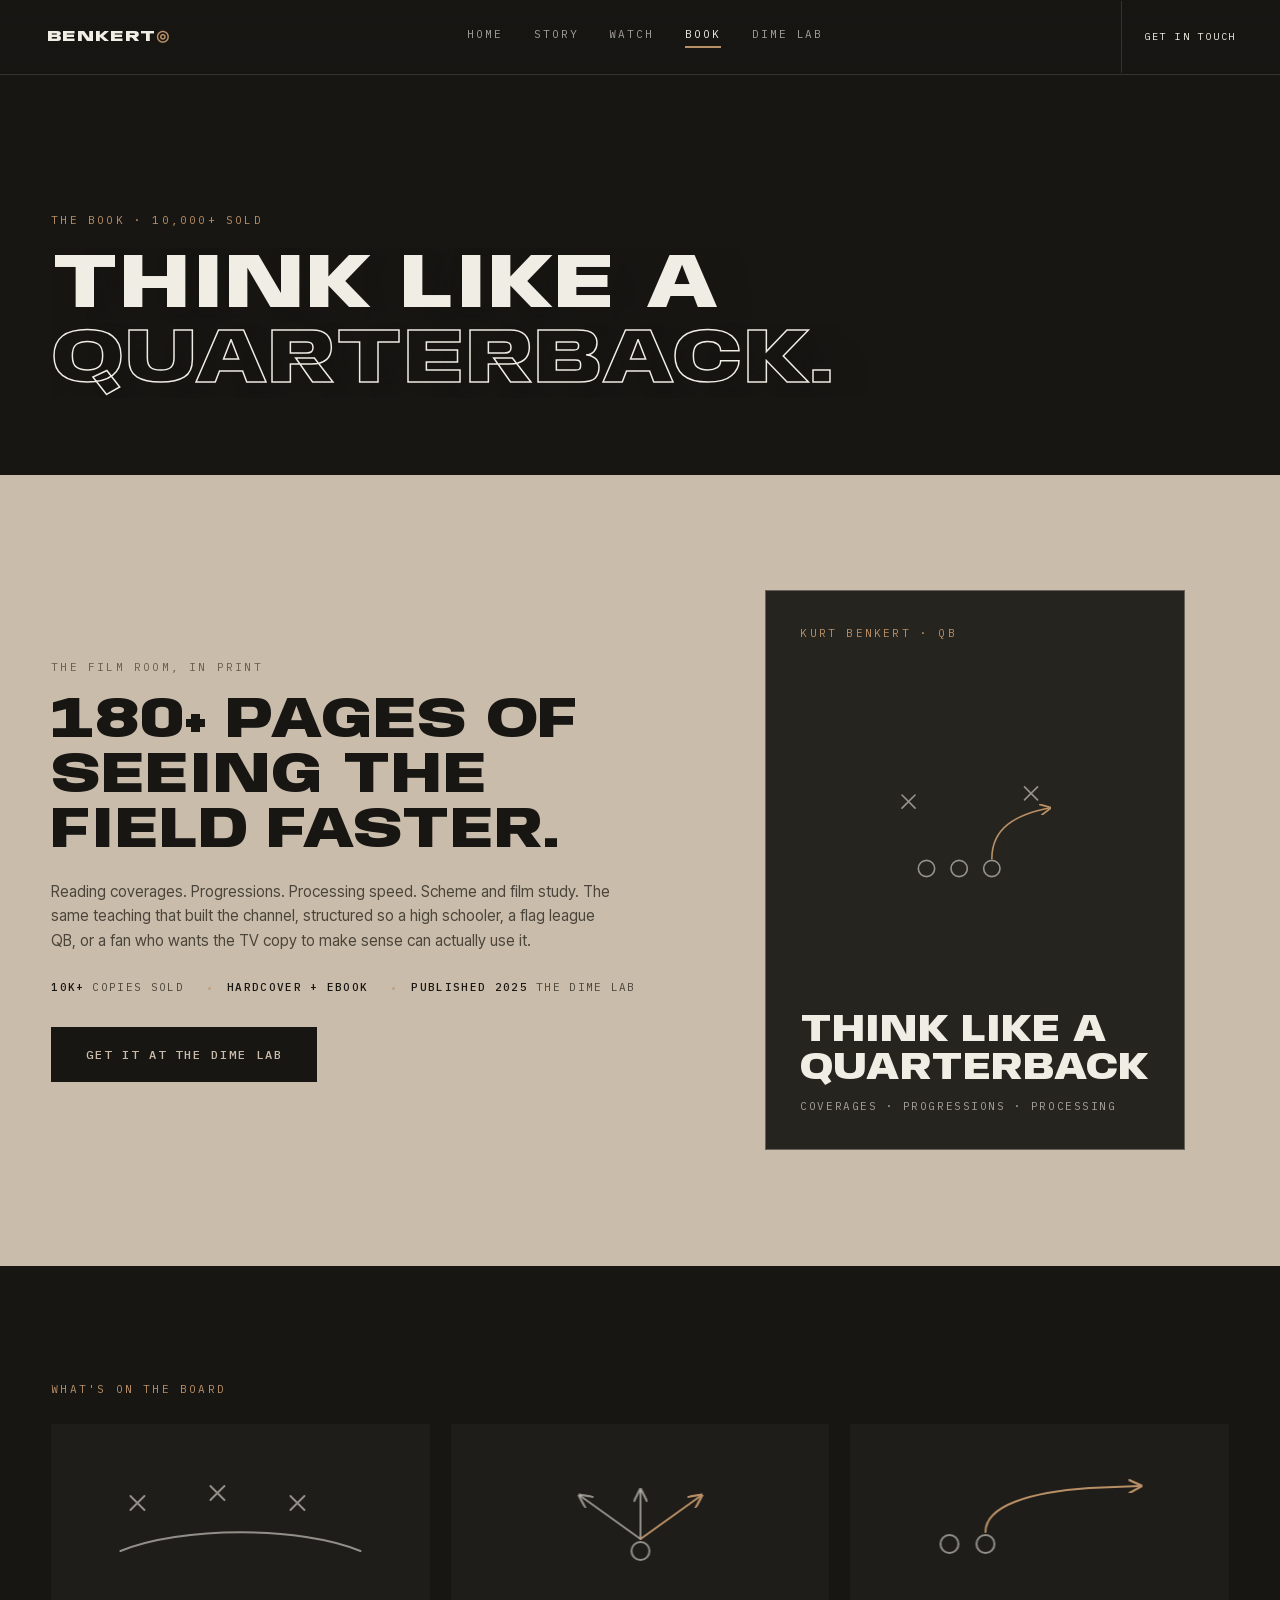
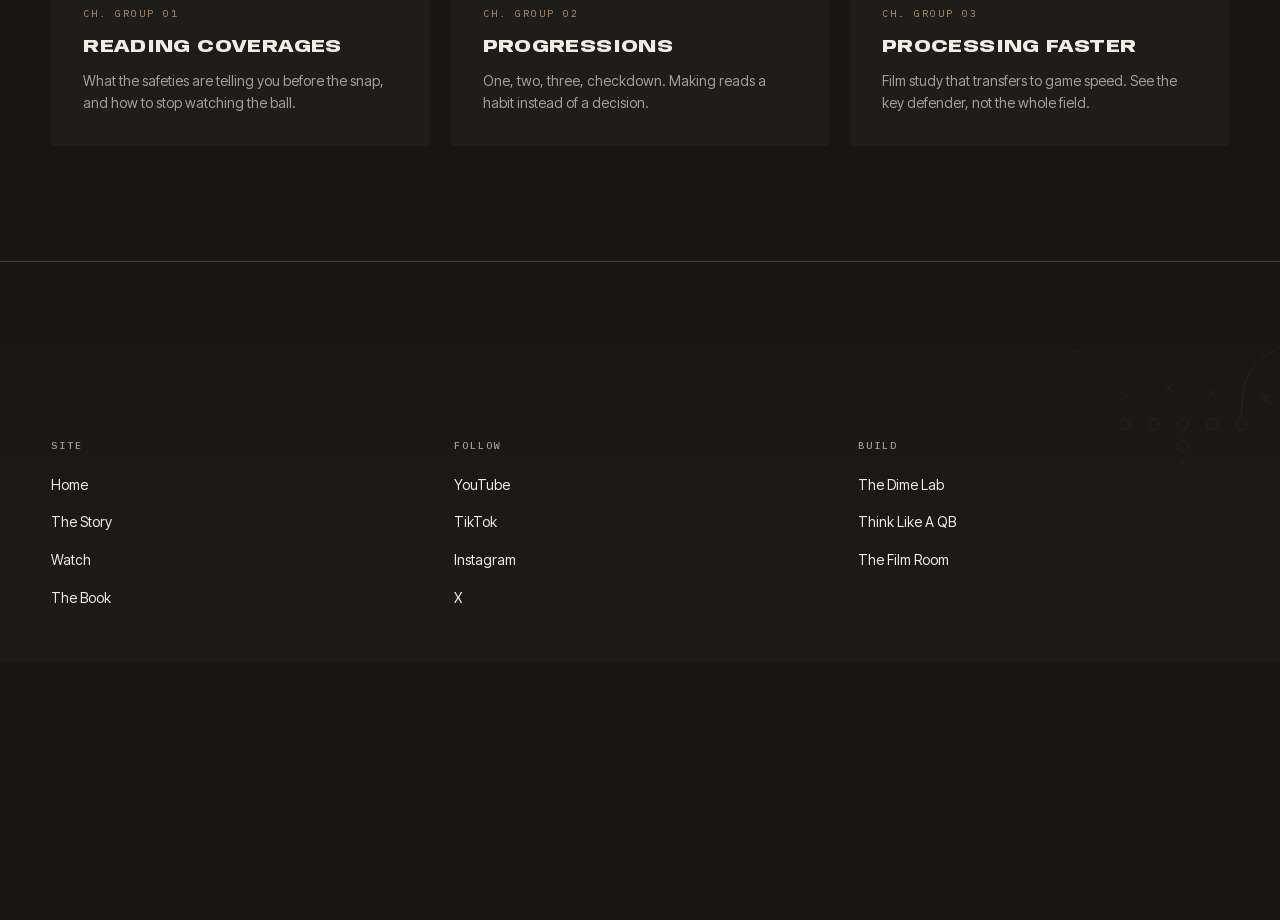
==== book.html @ 0acc965f "Initial commit: Kurt Benkert site Static site: home, story, watch, book, contact, dime-lab. Includes" ====
<!DOCTYPE html>
<html lang="en">
<head>
<meta charset="UTF-8">
<meta name="viewport" content="width=device-width, initial-scale=1.0">
<title>Think Like a Quarterback | Kurt Benkert</title>
<meta name="description" content="Kurt Benkert's book: reading coverages, progressions, and processing faster. 10,000+ copies sold. The film room, in print.">
<link rel="canonical" href="https://kurtbenkert.com/book">
<meta property="og:type" content="website">
<meta property="og:site_name" content="Kurt Benkert">
<meta property="og:title" content="Think Like a Quarterback | Kurt Benkert">
<meta property="og:description" content="Kurt Benkert's book: reading coverages, progressions, and processing faster. 10,000+ copies sold. The film room, in print.">
<meta property="og:url" content="https://kurtbenkert.com/book">
<meta property="og:image" content="https://kurtbenkert.com/img/packers-lambeau.jpg">
<meta name="twitter:card" content="summary_large_image">
<meta name="twitter:title" content="Think Like a Quarterback | Kurt Benkert">
<meta name="twitter:description" content="Kurt Benkert's book: reading coverages, progressions, and processing faster. 10,000+ copies sold. The film room, in print.">
<meta name="twitter:image" content="https://kurtbenkert.com/img/packers-lambeau.jpg">
<link rel="icon" type="image/svg+xml" href="favicon.svg">
<link rel="preload" href="fonts/Anybody-300-900.woff2" as="font" type="font/woff2" crossorigin>
<link rel="preload" href="fonts/InterTight-400-600.woff2" as="font" type="font/woff2" crossorigin>
<link rel="stylesheet" href="fonts/fonts.css">
<link rel="stylesheet" href="css/main.css">
<script type="application/ld+json">
{
  "@context": "https://schema.org",
  "@type": "Book",
  "name": "Think Like a Quarterback",
  "author": {"@type": "Person", "name": "Kurt Benkert"},
  "isbn": "9798218668242",
  "datePublished": "2025-04-19",
  "numberOfPages": "200",
  "publisher": {"@type": "Organization", "name": "The Dime Lab"},
  "url": "https://kurtbenkert.com/book",
  "description": "Reading coverages, progressions, processing faster, scheme, and film study, from five seasons inside NFL quarterback rooms."
}
</script>
</head>
<body>

<nav class="navbar">
  <div class="nav-shell">
    <a class="brand" href="index.html">BENKERT<span>&#9678;</span></a>
    <div class="links"><a href="index.html">Home</a><a href="story.html">Story</a><a href="watch.html">Watch</a><a href="book.html" class="on">Book</a><a href="dime-lab.html">Dime Lab</a></div>
    <a class="cta" href="contact.html">Get In Touch</a>
    <button class="nav-burger" type="button" aria-label="Open menu" aria-expanded="false" aria-controls="mobile-menu"><span class="bt">Menu</span><span class="bars"><span class="bl"></span><span class="bl"></span></span></button>
  </div>
</nav>
<div class="mobile-menu" id="mobile-menu" aria-hidden="true">
  <div class="mm-glow" aria-hidden="true"></div>
  <svg class="mm-plays" viewBox="0 0 600 460" fill="none" stroke="rgba(240,237,228,.9)" stroke-width="2" stroke-linecap="round" aria-hidden="true">
    <circle cx="120" cy="300" r="10"/><circle cx="168" cy="300" r="10"/><circle cx="216" cy="300" r="10"/><circle cx="264" cy="300" r="10"/><circle cx="216" cy="344" r="10"/>
    <path d="M112,236 l16,16 M128,236 l-16,16"/><path d="M204,222 l16,16 M220,222 l-16,16"/><path d="M304,244 l16,16 M320,244 l-16,16"/>
    <path d="M264,286 C264,222 276,192 318,164 L392,116" marker-end="url(#arr)"/>
    <path d="M120,286 C120,240 100,212 62,182" marker-end="url(#arr)" stroke-dasharray="1 10"/>
    <path d="M216,330 C216,282 258,262 320,254 L400,248" marker-end="url(#arr)" stroke-dasharray="1 10"/>
  </svg>
  <div class="mm-head" aria-hidden="true"></div>
  <nav class="mm-nav" aria-label="Mobile">
    <a class="mm-link" href="index.html"><span class="mm-i" style="--i:0"><i class="no">01</i><span class="tx">Home</span><span class="ar">&#8599;</span></span></a>
    <a class="mm-link" href="story.html"><span class="mm-i" style="--i:1"><i class="no">02</i><span class="tx">Story</span><span class="ar">&#8599;</span></span></a>
    <a class="mm-link" href="watch.html"><span class="mm-i" style="--i:2"><i class="no">03</i><span class="tx">Watch</span><span class="ar">&#8599;</span></span></a>
    <a class="mm-link on" href="book.html"><span class="mm-i" style="--i:3"><i class="no">04</i><span class="tx">Book</span><span class="ar">&#8599;</span></span></a>
    <a class="mm-link" href="dime-lab.html"><span class="mm-i" style="--i:4"><i class="no">05</i><span class="tx">Dime Lab</span><span class="ar">&#8599;</span></span></a>
    <a class="mm-link" href="contact.html"><span class="mm-i" style="--i:5"><i class="no">06</i><span class="tx">Contact</span><span class="ar">&#8599;</span></span></a>
  </nav>
  <div class="mm-foot">
    <a class="mm-cta" href="contact.html">Brand + Speaking Inquiries <span>&#8594;</span></a>
    <div class="mm-social"><a href="https://www.youtube.com/@KurtBenkert" target="_blank" rel="noopener">YouTube</a><a href="https://www.tiktok.com/@kurtbenkert" target="_blank" rel="noopener">TikTok</a><a href="https://www.instagram.com/kurtbenkert" target="_blank" rel="noopener">Instagram</a><a href="https://x.com/KurtBenkert" target="_blank" rel="noopener">X</a></div>
    <span class="mm-loc">Santa Rosa Beach, FL</span>
  </div>
</div>


<svg width="0" height="0" style="position:absolute;" aria-hidden="true">
  <defs>
    <marker id="arr" viewBox="0 0 10 10" refX="8" refY="5" markerWidth="7" markerHeight="7" orient="auto-start-reverse">
      <path d="M0,0 L10,5 L0,10" fill="none" stroke="rgba(240,237,228,.55)" stroke-width="1.6" stroke-linecap="round"/>
    </marker>
    <marker id="arrHi" viewBox="0 0 10 10" refX="8" refY="5" markerWidth="7" markerHeight="7" orient="auto-start-reverse">
      <path d="M0,0 L10,5 L0,10" fill="none" stroke="#B98F66" stroke-width="1.6" stroke-linecap="round"/>
    </marker>
    <g id="xo-field">
      <circle cx="180" cy="300" r="11"/><circle cx="240" cy="300" r="11"/><circle cx="300" cy="300" r="11"/><circle cx="360" cy="300" r="11"/><circle cx="420" cy="300" r="11"/>
      <circle cx="300" cy="345" r="11"/><circle cx="300" cy="390" r="11"/>
      <path d="M172,232 l18,18 M190,232 l-18,18"/>
      <path d="M262,218 l18,18 M280,218 l-18,18"/>
      <path d="M352,228 l18,18 M370,228 l-18,18"/>
      <path d="M462,240 l18,18 M480,240 l-18,18"/>
      <path d="M562,180 l18,18 M580,180 l-18,18"/>
      <path d="M420,286 C420,220 430,190 470,160 L540,110" marker-end="url(#arr)"/>
      <path d="M180,286 C180,240 160,210 120,180 L80,150" marker-end="url(#arr)" stroke-dasharray="1 10"/>
      <path d="M300,331 C300,280 340,260 400,250 L470,244" marker-end="url(#arr)" stroke-dasharray="1 10"/>
    </g>
  </defs>
</svg>

<main>
<section class="sect-pad" style="padding-top:calc(var(--nav-h) + clamp(48px,7vw,96px));padding-bottom:0;">
  <div class="wrap">
    <span class="kicker fade-in">THE BOOK &middot; 10,000+ SOLD</span>
    <h1 class="hero-h" style="font-size:clamp(31px,6vw,88px);">
      <span class="mask"><span>THINK LIKE A</span></span>
      <span class="mask"><span class="stroke">QUARTERBACK.</span></span>
    </h1>
  </div>
</section>

<section class="stone-sect sect-pad" style="margin-top:clamp(48px,6vw,80px);">
  <div class="wrap">
    <div class="grid2">
      <div>
        <span class="kicker">THE FILM ROOM, IN PRINT</span>
        <h2 class="h2">180+ PAGES OF SEEING THE FIELD FASTER.</h2>
        <p class="lede">Reading coverages. Progressions. Processing speed. Scheme and film study. The same teaching that built the channel, structured so a high schooler, a flag league QB, or a fan who wants the TV copy to make sense can actually use it.</p>
        <div class="chip-row" style="margin:26px 0 30px;">
          <span class="chip"><b><span data-count="10">0</span>K+</b> COPIES SOLD</span>
          <span class="chip"><b>HARDCOVER + EBOOK</b></span>
          <span class="chip"><b>PUBLISHED 2025</b> THE DIME LAB</span>
        </div>
        <div class="btn-pair">
          <a class="btn solid" href="https://thedimelab.com" target="_blank" rel="noopener" data-magnet>Get It At The Dime Lab</a>
        </div>
      </div>
      <div class="bookcover">
        <div class="cover">
          <span class="au">KURT BENKERT &middot; QB</span>
          <svg viewBox="0 0 300 200" fill="none" stroke="rgba(240,237,228,.55)" stroke-width="2" stroke-linecap="round" aria-hidden="true">
            <circle cx="90" cy="150" r="10"/><circle cx="130" cy="150" r="10"/><circle cx="170" cy="150" r="10"/>
            <path d="M60,60 l16,16 M76,60 l-16,16"/><path d="M210,50 l16,16 M226,50 l-16,16"/>
            <path d="M170,138 C170,100 200,84 240,76" marker-end="url(#arrHi)" stroke="#B98F66"/>
          </svg>
          <div>
            <div class="tt">THINK LIKE A QUARTERBACK</div>
            <span class="mono" style="color:var(--chalk-dim);display:block;margin-top:10px;">COVERAGES &middot; PROGRESSIONS &middot; PROCESSING</span>
          </div>
        </div>
      </div>
    </div>
  </div>
</section>

<section class="sect-pad">
  <div class="wrap">
    <span class="kicker">WHAT'S ON THE BOARD</span>
    <div class="playcards" style="margin-top:26px;">
      <div class="playcard">
        <svg viewBox="0 0 300 120" fill="none" stroke="rgba(240,237,228,.55)" stroke-width="2" stroke-linecap="round" aria-hidden="true">
          <path d="M40,40 l14,14 M54,40 l-14,14"/><path d="M120,30 l14,14 M134,30 l-14,14"/><path d="M200,40 l14,14 M214,40 l-14,14"/>
          <path class="pc-rt" pathLength="1" d="M30,95 C90,70 210,70 270,95" stroke-dasharray="1 0"/>
        </svg>
        <span class="no">CH. GROUP 01</span>
        <div class="t">Reading Coverages</div>
        <div class="d">What the safeties are telling you before the snap, and how to stop watching the ball.</div>
      </div>
      <div class="playcard">
        <svg viewBox="0 0 300 120" fill="none" stroke="rgba(240,237,228,.55)" stroke-width="2" stroke-linecap="round" aria-hidden="true">
          <circle class="pc-o" cx="150" cy="95" r="9"/>
          <path class="pc-rt" pathLength="1" d="M150,83 L90,40" marker-end="url(#arr)"/>
          <path class="pc-rt" pathLength="1" style="animation-delay:.2s" d="M150,83 L150,35" marker-end="url(#arr)"/>
          <path class="pc-rt" pathLength="1" style="animation-delay:.4s" d="M150,83 L210,40" marker-end="url(#arrHi)" stroke="#B98F66"/>
        </svg>
        <span class="no">CH. GROUP 02</span>
        <div class="t">Progressions</div>
        <div class="d">One, two, three, checkdown. Making reads a habit instead of a decision.</div>
      </div>
      <div class="playcard">
        <svg viewBox="0 0 300 120" fill="none" stroke="rgba(240,237,228,.55)" stroke-width="2" stroke-linecap="round" aria-hidden="true">
          <circle class="pc-o" cx="60" cy="88" r="9"/><circle class="pc-o" style="animation-delay:.1s" cx="96" cy="88" r="9"/>
          <path class="pc-rt" pathLength="1" d="M96,76 C96,50 140,36 200,32 L250,30" marker-end="url(#arrHi)" stroke="#B98F66"/>
        </svg>
        <span class="no">CH. GROUP 03</span>
        <div class="t">Processing Faster</div>
        <div class="d">Film study that transfers to game speed. See the key defender, not the whole field.</div>
      </div>
    </div>
  </div>
</section>
</main>

<footer class="foot foot--slim">
  <svg class="bgplays" viewBox="0 0 1200 500" preserveAspectRatio="xMidYMid slice" fill="none" stroke="#F0EDE4" stroke-width="2" stroke-linecap="round" aria-hidden="true"><g transform="translate(600,40) scale(1.2)"><use href="#xo-field"/></g></svg>
  <div class="wrap">
    <div class="foot-grid">
      <div><h4>Site</h4><ul>
        <li><a href="index.html">Home</a></li><li><a href="story.html">The Story</a></li>
        <li><a href="watch.html">Watch</a></li><li><a href="book.html">The Book</a></li>
      </ul></div>
      <div><h4>Follow</h4><ul><li><a href="https://www.youtube.com/@KurtBenkert" target="_blank" rel="noopener">YouTube</a></li><li><a href="https://www.tiktok.com/@kurtbenkert" target="_blank" rel="noopener">TikTok</a></li><li><a href="https://www.instagram.com/kurtbenkert" target="_blank" rel="noopener">Instagram</a></li><li><a href="https://x.com/KurtBenkert" target="_blank" rel="noopener">X</a></li></ul></div>
      <div><h4>Build</h4><ul>
        <li><a href="dime-lab.html">The Dime Lab</a></li>
        <li><a href="book.html">Think Like A QB</a></li>
        <li><a href="watch.html">The Film Room</a></li>
      </ul></div>
    </div>
  </div>
  </footer>
<div class="foot-mark-space" aria-hidden="true"></div>
<div class="foot-mark">
<div class="yardline" style="border-bottom:none;" aria-hidden="true"><div class="marks"><span>10</span><span>20</span><span>30</span><span>40</span><span>50</span><span>40</span><span>30</span><span>20</span><span>10</span></div></div>
  <div class="wordmark">BENKERT<span>&#9678;</span></div>
  <div class="wrap">
    <div class="foot-bottom">
      <span class="mono">&copy; 2026 KURT BENKERT &middot; ALL RIGHTS RESERVED</span>
      <span class="mono">SITE BY <a href="https://ryderschilling.com">RYDER SCHILLING</a></span>
    </div>
  </div>
</div>
<script src="js/gsap.min.js"></script>
<script src="js/ScrollTrigger.min.js"></script>
<script src="js/lenis.min.js"></script>
<script src="js/main.js"></script>
</body>
</html>
---- fonts/fonts.css ----
@font-face {
  font-family: 'Anybody';
  font-style: normal;
  font-weight: 300 900;
  font-stretch: 50% 150%;
  font-display: swap;
  src: url(../fonts/Anybody-300-900.woff2) format('woff2');
  unicode-range: U+0000-00FF, U+0131, U+0152-0153, U+02BB-02BC, U+02C6, U+02DA, U+02DC, U+0304, U+0308, U+0329, U+2000-206F, U+20AC, U+2122, U+2191, U+2193, U+2212, U+2215, U+FEFF, U+FFFD;
}
@font-face {
  font-family: 'IBM Plex Mono';
  font-style: normal;
  font-weight: 400;
  font-display: swap;
  src: url(../fonts/IBMPlexMono-400.woff2) format('woff2');
  unicode-range: U+0000-00FF, U+0131, U+0152-0153, U+02BB-02BC, U+02C6, U+02DA, U+02DC, U+0304, U+0308, U+0329, U+2000-206F, U+20AC, U+2122, U+2191, U+2193, U+2212, U+2215, U+FEFF, U+FFFD;
}
@font-face {
  font-family: 'IBM Plex Mono';
  font-style: normal;
  font-weight: 500;
  font-display: swap;
  src: url(../fonts/IBMPlexMono-500.woff2) format('woff2');
  unicode-range: U+0000-00FF, U+0131, U+0152-0153, U+02BB-02BC, U+02C6, U+02DA, U+02DC, U+0304, U+0308, U+0329, U+2000-206F, U+20AC, U+2122, U+2191, U+2193, U+2212, U+2215, U+FEFF, U+FFFD;
}
@font-face {
  font-family: 'Inter Tight';
  font-style: normal;
  font-weight: 400 600;
  font-display: swap;
  src: url(../fonts/InterTight-400-600.woff2) format('woff2');
  unicode-range: U+0000-00FF, U+0131, U+0152-0153, U+02BB-02BC, U+02C6, U+02DA, U+02DC, U+0304, U+0308, U+0329, U+2000-206F, U+20AC, U+2122, U+2191, U+2193, U+2212, U+2215, U+FEFF, U+FFFD;
}
---- css/main.css ----
/* ============================================================
   kurtbenkert.com · design system
   palette sampled from the Chicago shoot · chalk + stone + leather
   built by Ryder Schilling
   ============================================================ */

:root{
  --ink-0:#171613;
  --ink-1:#1E1D19;
  --ink-2:#26241F;
  --board:#20211C;
  --stone:#C9BCAB;
  --stone-deep:#A99C89;
  --leather:#9C7454;
  --leather-hi:#B98F66;
  --chalk:#F0EDE4;
  --chalk-dim:#A3A099;
  --line:rgba(240,237,228,.14);
  --line-strong:rgba(240,237,228,.3);
  --chalkline:rgba(240,237,228,.55);
  --mono:'IBM Plex Mono',monospace;
  --body:'Inter Tight',sans-serif;
  --disp:'Anybody',sans-serif;
  --ease:cubic-bezier(.16,1,.3,1);
  --nav-bar:74px;
  --nav-bar-sm:60px;
  --nav-gap:clamp(14px,1.9vw,26px);
  --nav-h:calc(var(--nav-bar) + (var(--nav-gap) * 2));
}

*{margin:0;padding:0;box-sizing:border-box;}
html{scroll-behavior:smooth;overflow-x:clip;}
html.lenis{scroll-behavior:auto;}
body{background:var(--ink-0);color:var(--chalk);font-family:var(--body);font-size:16px;line-height:1.6;-webkit-font-smoothing:antialiased;overflow-x:clip;}
img{display:block;max-width:100%;height:auto;}
a{color:inherit;text-decoration:none;}
::selection{background:var(--leather);color:var(--ink-0);}

.wrap{max-width:1280px;margin:0 auto;padding:0 clamp(20px,4vw,56px);}
.mono{font-family:var(--mono);font-size:11px;letter-spacing:.14em;text-transform:uppercase;}
.display{font-family:var(--disp);font-variation-settings:'wdth' 125;font-weight:850;text-transform:uppercase;line-height:.95;}

/* ---------- reveals (IO adds .in) ---------- */
[data-rv]{opacity:0;transform:translateY(28px);transition:opacity .9s var(--ease),transform .9s var(--ease);}
[data-rv].in{opacity:1;transform:none;}
@media (prefers-reduced-motion: reduce){
  [data-rv]{opacity:1;transform:none;transition:none;}
  *{animation-duration:.001s !important;animation-delay:0s !important;}
}

/* ---------- chips: plain text, no box. borders live on buttons only. ---------- */
.chip{display:inline-flex;align-items:center;gap:8px;border:0;padding:0;font-family:var(--mono);font-size:11px;letter-spacing:.12em;text-transform:uppercase;color:var(--chalk-dim);background:none;}
.chip b{color:var(--chalk);font-weight:500;}
.chip .dot{width:6px;height:6px;background:var(--leather-hi);}
.chip.live .dot{animation:blink 1.4s steps(1) infinite;}
@keyframes blink{50%{opacity:.15;}}
/* separator so a run of chips still reads as separate facts. It hangs off the
   END of the preceding chip, never the start of the next one, so a wrap does
   not orphan a dot at the head of line 2. */
.chip-row{display:flex;align-items:center;flex-wrap:wrap;gap:10px 0;}
.chip-row .chip:not(:last-child)::after{content:"";width:3px;height:3px;border-radius:50%;background:var(--leather-hi);opacity:.6;margin:0 16px;flex:none;}
/* link rows (socials) get no auto separator: the ::after would sit inside the
   anchor and pick up its underline. */
.chip-row.links .chip::after{display:none;}
.chip-row.links{gap:10px 26px;}
a.chip{color:var(--chalk);border-bottom:1px solid var(--line-strong);padding-bottom:3px;transition:color .2s,border-color .2s;}
a.chip:hover{color:var(--leather-hi);border-color:var(--leather-hi);}
@media (max-width:640px){
  /* stacked reads cleaner than a wrapped run at phone width */
  .chip-row{flex-direction:column;align-items:flex-start;gap:9px;}
  .chip-row .chip:not(:last-child)::after{display:none;}
  .chip-row.links{flex-direction:row;flex-wrap:wrap;}
}

/* ---------- buttons ---------- */
.btn{position:relative;display:inline-block;border:1px solid var(--chalk);padding:17px 34px;font-family:var(--mono);font-size:12px;letter-spacing:.16em;text-transform:uppercase;color:var(--chalk);background:transparent;cursor:pointer;overflow:hidden;transition:color .25s var(--ease),border-color .25s var(--ease);}
.btn::before{content:"";position:absolute;inset:0;background:var(--chalk);transform:scaleX(0);transform-origin:left;transition:transform .3s var(--ease);z-index:-1;}
.btn:hover{color:var(--ink-0);}
.btn:hover::before{transform:scaleX(1);}
.btn{z-index:0;}
.btn.solid{background:var(--chalk);border-color:var(--chalk);color:var(--ink-0);font-weight:500;}
.btn.solid::before{background:var(--leather-hi);}
.btn.solid:hover{border-color:var(--leather-hi);color:var(--ink-0);}
.btn.ghost{border-color:var(--line-strong);color:var(--chalk-dim);}
.btn.ghost:hover{border-color:var(--chalk);color:var(--ink-0);}
.btn-pair{display:inline-flex;flex-wrap:wrap;}
.btn-pair .btn + .btn{margin-left:-1px;}
.textlink{font-family:var(--mono);font-size:12px;letter-spacing:.16em;text-transform:uppercase;color:var(--leather-hi);border-bottom:1px solid var(--leather);padding-bottom:4px;transition:color .2s,border-color .2s;}
.textlink:hover{color:var(--chalk);border-color:var(--chalk);}

/* ---------- nav: floating bar ---------- */
.navbar{position:fixed;top:0;left:0;right:0;z-index:60;padding:0;pointer-events:none;border-bottom:1px solid var(--line);background:linear-gradient(180deg,rgba(23,22,19,.66),rgba(23,22,19,0));transition:transform .66s cubic-bezier(.16,1,.3,1),opacity .34s var(--ease),padding .55s var(--ease),background .45s var(--ease),border-color .45s var(--ease);}
.navbar.hidden{transform:translateY(calc(-100% - 14px));opacity:0;transition:transform .52s cubic-bezier(.5,0,.75,.2),opacity .3s var(--ease) .06s,padding .55s var(--ease),background .45s var(--ease),border-color .45s var(--ease);}
.nav-shell{pointer-events:auto;position:relative;display:flex;align-items:center;justify-content:space-between;gap:10px;height:var(--nav-bar);max-width:1240px;margin:0 auto;padding-left:clamp(16px,2vw,26px);border:1px solid transparent;background:transparent;box-shadow:none;transition:background .45s var(--ease),border-color .45s var(--ease),box-shadow .45s var(--ease),max-width .55s var(--ease),height .55s var(--ease);}
@supports (backdrop-filter:blur(2px)){ .navbar.scrolled .nav-shell{backdrop-filter:blur(20px) saturate(1.02) brightness(.82);} }
.navbar.scrolled{padding:var(--nav-gap) clamp(12px,3vw,34px);background:transparent;border-bottom-color:transparent;}
.navbar.scrolled .nav-shell{height:var(--nav-bar-sm);background:rgba(18,17,15,.93);border-color:var(--line-strong);box-shadow:0 18px 46px rgba(0,0,0,.5);max-width:1120px;}
body.menu-open .navbar{background:transparent;border-bottom-color:transparent;}
body.menu-open .navbar .nav-shell{background:transparent;border-color:transparent;box-shadow:none;backdrop-filter:none;}
body.menu-open .nav-burger{border-left-color:transparent;}
body.menu-open .navbar{transform:none;}

.navbar .brand{font-family:var(--disp);font-variation-settings:'wdth' 140;font-weight:850;font-size:15px;letter-spacing:.06em;text-transform:uppercase;white-space:nowrap;}
.navbar .brand span{color:var(--leather-hi);display:inline-block;transition:transform .5s var(--ease);}
.navbar .brand:hover span{transform:rotate(180deg);}
.navbar .links{display:flex;align-items:center;gap:clamp(20px,2.4vw,34px);}
.navbar .links a{font-family:var(--mono);font-size:11px;letter-spacing:.18em;text-transform:uppercase;color:var(--chalk-dim);position:relative;padding-bottom:5px;transition:color .2s;}
.navbar .links a::after{content:"";position:absolute;left:0;bottom:0;width:100%;height:2px;background:var(--leather-hi);transform:scaleX(0);transform-origin:right;transition:transform .35s var(--ease);}
.navbar .links a:hover{color:var(--chalk);}
.navbar .links a:hover::after{transform:scaleX(1);transform-origin:left;}
.navbar .links a.on{color:var(--chalk);}
.navbar .links a.on::after{transform:scaleX(1);}
.navbar .cta{align-self:stretch;display:flex;align-items:center;position:relative;overflow:hidden;z-index:0;border-left:1px solid var(--line);padding:0 clamp(16px,1.8vw,26px);font-family:var(--mono);font-size:10px;letter-spacing:.16em;text-transform:uppercase;color:var(--chalk);white-space:nowrap;transition:color .28s var(--ease);}
.navbar .cta::before{content:"";position:absolute;inset:0;background:var(--chalk);transform:scaleY(0);transform-origin:bottom;transition:transform .34s var(--ease);z-index:-1;}
.navbar .cta:hover{color:var(--ink-0);}
.navbar .cta:hover::before{transform:scaleY(1);}

/* burger */
.nav-burger{display:none;align-items:center;gap:10px;align-self:stretch;background:none;border:0;border-left:1px solid var(--line);padding:0 18px;cursor:pointer;color:var(--chalk);-webkit-tap-highlight-color:transparent;}
.nav-burger .bl{display:block;width:22px;height:1.5px;background:var(--chalk);transition:transform .45s var(--ease),width .45s var(--ease),opacity .3s;}
.nav-burger .bars{display:flex;flex-direction:column;gap:6px;align-items:flex-end;}
.nav-burger .bl:nth-child(2){width:14px;}
.nav-burger:hover .bl:nth-child(2){width:22px;}
.nav-burger .bt{font-family:var(--mono);font-size:10px;letter-spacing:.16em;text-transform:uppercase;color:var(--chalk-dim);}
body.menu-open .nav-burger .bl{width:22px;}
body.menu-open .nav-burger .bl:nth-child(1){transform:translateY(3.75px) rotate(45deg);}
body.menu-open .nav-burger .bl:nth-child(2){transform:translateY(-3.75px) rotate(-45deg);}

/* ---------- full-screen menu ---------- */
.mobile-menu{position:fixed;inset:0;z-index:55;background:var(--ink-0);display:flex;flex-direction:column;justify-content:space-between;overflow:hidden;-webkit-clip-path:inset(0 0 100% 0);clip-path:inset(0 0 100% 0);visibility:hidden;pointer-events:none;transition:clip-path .8s var(--ease),-webkit-clip-path .8s var(--ease),visibility 0s .8s;}
body.menu-open .mobile-menu{-webkit-clip-path:inset(0 0 0 0);clip-path:inset(0 0 0 0);visibility:visible;pointer-events:auto;transition:clip-path .8s var(--ease),-webkit-clip-path .8s var(--ease),visibility 0s;}
.mobile-menu .mm-plays{position:absolute;right:-22%;top:2%;width:106%;height:auto;opacity:0;pointer-events:none;transition:opacity .9s var(--ease) .25s;}
body.menu-open .mobile-menu .mm-plays{opacity:.09;}
.mobile-menu .mm-glow{position:absolute;left:-30%;bottom:-30%;width:90vw;height:90vw;background:radial-gradient(circle,rgba(185,143,102,.16),transparent 66%);pointer-events:none;}
.mm-head{height:calc(var(--nav-bar) + (var(--nav-gap) * 2));flex:none;}
.mm-nav{position:relative;z-index:2;padding:0 clamp(24px,7vw,40px);}
.mm-link{display:block;border-top:1px solid var(--line);overflow:hidden;}
.mm-link:last-of-type{border-bottom:1px solid var(--line);}
.mm-i{display:flex;align-items:center;gap:16px;padding:clamp(13px,2.6vw,18px) 0;transform:translateY(105%);opacity:0;transition:transform .8s var(--ease),opacity .6s var(--ease),color .25s;transition-delay:calc(.1s + (var(--i,0) * .055s));}
body.menu-open .mm-i{transform:none;opacity:1;}
.mm-i .no{font-family:var(--mono);font-style:normal;font-size:10px;letter-spacing:.18em;color:var(--leather-hi);width:22px;flex:none;}
.mm-i .tx{font-family:var(--disp);font-variation-settings:'wdth' 122;font-weight:850;text-transform:uppercase;font-size:clamp(30px,10vw,52px);line-height:.94;letter-spacing:.01em;transition:transform .45s var(--ease);}
.mm-i .ar{margin-left:auto;font-family:var(--mono);font-size:14px;color:var(--leather-hi);opacity:0;transform:translateX(-10px);transition:opacity .35s var(--ease),transform .35s var(--ease);}
.mm-link.on .tx{color:var(--leather-hi);}
.mm-link.on .ar,.mm-link:active .ar{opacity:1;transform:none;}
@media (hover:hover){ .mm-link:hover .tx{transform:translateX(10px);} .mm-link:hover .ar{opacity:1;transform:none;} }
.mm-foot{position:relative;z-index:2;padding:0 clamp(24px,7vw,40px) clamp(28px,7vw,44px);opacity:0;transform:translateY(18px);transition:opacity .7s var(--ease) .42s,transform .7s var(--ease) .42s;}
body.menu-open .mm-foot{opacity:1;transform:none;}
.mm-foot .mm-cta{display:flex;align-items:center;justify-content:space-between;gap:14px;border:1px solid var(--chalk);padding:16px 20px;margin-bottom:22px;font-family:var(--mono);font-size:11px;letter-spacing:.16em;text-transform:uppercase;color:var(--chalk);}
.mm-foot .mm-social{display:flex;flex-wrap:wrap;gap:8px 22px;font-family:var(--mono);font-size:11px;letter-spacing:.14em;text-transform:uppercase;color:var(--chalk-dim);}
.mm-foot .mm-social a{transition:color .2s;}
.mm-foot .mm-social a:hover{color:var(--leather-hi);}
.mm-foot .mm-loc{display:block;margin-top:18px;font-family:var(--mono);font-size:10px;letter-spacing:.2em;text-transform:uppercase;color:rgba(240,237,228,.35);}

/* ---------- hero ---------- */
.hero{position:relative;height:100svh;min-height:560px;display:flex;align-items:flex-end;overflow:hidden;background:var(--ink-1);padding:0 clamp(12px,3vw,34px);}
.hero .bg{position:absolute;inset:-6% 0;background-size:cover;background-position:center 18%;will-change:transform;}
.hero .scrim{position:absolute;inset:0;background:
  linear-gradient(99deg,rgba(23,22,19,.95) 12%,rgba(23,22,19,.55) 52%,rgba(23,22,19,.12) 100%),
  linear-gradient(0deg,rgba(23,22,19,.92) 6%,transparent 48%);}
.hero .plays{position:absolute;inset:0;z-index:1;opacity:.42;pointer-events:none;}
.hero .inner{position:relative;z-index:2;width:100%;max-width:1240px;margin:0 auto;padding:clamp(22px,3.6vw,52px) clamp(16px,2vw,26px);padding-top:calc(var(--nav-h) + 16px);}
.kicker-row{display:flex;gap:10px;flex-wrap:wrap;margin-bottom:clamp(14px,1.9vw,24px);}

/* story hero: photo sits higher in the frame, lifted a touch */
.hero.story .bg{background-position:center 56%;filter:brightness(1.16) saturate(.96) contrast(1.02);}
.hero.story .scrim{background:
  linear-gradient(99deg,rgba(23,22,19,.9) 8%,rgba(23,22,19,.44) 46%,rgba(23,22,19,.08) 100%),
  linear-gradient(0deg,rgba(23,22,19,.88) 4%,rgba(23,22,19,.22) 40%,transparent 66%),
  linear-gradient(180deg,rgba(23,22,19,.5) 0%,transparent 22%);}
@media (max-width:900px){ .hero.story .bg{background-position:center 48%;} }

/* home hero: Lambeau scramble, copy left over the out-of-focus side */
.hero.home .bg{background-image:url('../img/hero-packers.jpg');background-position:58% 45%;filter:saturate(.92) contrast(1.03);}
.hero.home .scrim{background:
  linear-gradient(99deg,rgba(23,22,19,.94) 6%,rgba(23,22,19,.72) 33%,rgba(23,22,19,.28) 66%,rgba(23,22,19,.06) 100%),
  linear-gradient(0deg,rgba(23,22,19,.9) 3%,rgba(23,22,19,.3) 40%,transparent 64%),
  linear-gradient(180deg,rgba(23,22,19,.55) 0%,transparent 24%);}
.hero.home .grain{position:absolute;inset:0;z-index:1;pointer-events:none;opacity:.5;mix-blend-mode:overlay;background-image:url("data:image/svg+xml,%3Csvg xmlns='http://www.w3.org/2000/svg' width='140' height='140'%3E%3Cfilter id='n'%3E%3CfeTurbulence type='fractalNoise' baseFrequency='.85' numOctaves='3'/%3E%3C/filter%3E%3Crect width='140' height='140' filter='url(%23n)' opacity='.34'/%3E%3C/svg%3E");}

@media (max-height:760px){ h1.hero-h,.hero-h{font-size:clamp(32px,4.6vw,64px);} .hero .sub{font-size:15px;} }
h1.hero-h,.hero-h{text-shadow:0 2px 34px rgba(23,22,19,.55);font-family:var(--disp);font-variation-settings:'wdth' 126;font-weight:850;text-transform:uppercase;font-size:clamp(34px,5.6vw,88px);line-height:.98;letter-spacing:.01em;}
.hero-h .stroke{-webkit-text-stroke:1.5px var(--chalk);color:transparent;}
/* RULE: outline letterforms only over a flat background. On a photo they
   disappear into the image, so any headline sitting on a photo goes solid. */
.hero .stroke,.photo-sect .stroke,.moment .stroke{-webkit-text-stroke:0;color:var(--chalk);}
.hero .sub{color:var(--chalk-dim);max-width:540px;font-size:clamp(15px,1.3vw,18px);margin:clamp(16px,1.9vw,24px) 0 clamp(20px,2.4vw,30px);}

/* mask-rise, pure CSS so it never gates content */
.mask{display:block;overflow:hidden;}
.mask > span{display:block;transform:translateY(112%);animation:rise 1s var(--ease) forwards;}
.mask:nth-child(2) > span{animation-delay:.12s;}
.mask:nth-child(3) > span{animation-delay:.24s;}
@keyframes rise{to{transform:none;}}
.fade-in{opacity:0;animation:fadeIn .8s var(--ease) forwards;}
.fade-in.d1{animation-delay:.5s;}
.fade-in.d2{animation-delay:.7s;}
@keyframes fadeIn{to{opacity:1;}}

/* hero chalk play, self-drawing via CSS */
.draw-o{transform-origin:center;transform-box:fill-box;transform:scale(0);animation:popO .35s var(--ease) forwards;}
.draw-x path{stroke-dasharray:1;stroke-dashoffset:1;animation:drawLine .3s ease-out forwards;}
.draw-rt{stroke-dasharray:1;stroke-dashoffset:1;animation:drawLine .9s ease-out forwards;}
@keyframes popO{to{transform:scale(1);}}
@keyframes drawLine{to{stroke-dashoffset:0;}}

/* ---------- sections ---------- */
section{position:relative;}
.sect-pad{padding:clamp(72px,9vw,140px) 0;}
.kicker{font-family:var(--mono);font-size:11px;letter-spacing:.2em;text-transform:uppercase;color:var(--leather-hi);display:block;margin-bottom:18px;}
.h2{font-family:var(--disp);font-variation-settings:'wdth' 124;font-weight:850;text-transform:uppercase;font-size:clamp(30px,4.4vw,62px);line-height:.98;}
.h2 .lh{color:var(--leather-hi);}
.h2 .stroke{-webkit-text-stroke:1.2px var(--chalk);color:transparent;}
.lede{color:var(--chalk-dim);max-width:560px;margin-top:20px;font-size:clamp(15px,1.2vw,17px);}

/* stat strip: whitespace instead of a bordered table */
.statstrip{display:grid;grid-template-columns:repeat(4,1fr);gap:clamp(20px,3vw,48px);padding:clamp(34px,4vw,52px) 0;border-top:1px solid var(--line);border-bottom:1px solid var(--line);}
.statstrip .cell{padding:0;}
.statstrip .v{font-family:var(--disp);font-variation-settings:'wdth' 120;font-weight:850;font-size:clamp(24px,2.6vw,38px);text-transform:uppercase;}
.statstrip .v .suf{color:var(--leather-hi);}
.statstrip .k{font-family:var(--mono);font-size:10px;letter-spacing:.18em;text-transform:uppercase;color:var(--chalk-dim);margin-top:8px;}

/* photo story section */
.photo-sect{position:relative;min-height:86vh;display:flex;align-items:center;overflow:hidden;background:var(--ink-1);}
.photo-sect .bg{position:absolute;inset:-6% 0;background-size:cover;background-position:center;will-change:transform;}
.photo-sect .scrim{position:absolute;inset:0;}
/* directional scrim + a flat floor, so live copy always clears the photo */
.photo-sect.left .scrim{background:linear-gradient(99deg,rgba(23,22,19,.97) 18%,rgba(23,22,19,.78) 46%,rgba(23,22,19,.34) 78%,rgba(23,22,19,.16) 100%),linear-gradient(0deg,rgba(23,22,19,.8) 0%,transparent 40%),rgba(23,22,19,.22);}
.photo-sect.right .scrim{background:linear-gradient(-99deg,rgba(23,22,19,.97) 18%,rgba(23,22,19,.78) 46%,rgba(23,22,19,.34) 78%,rgba(23,22,19,.16) 100%),linear-gradient(0deg,rgba(23,22,19,.8) 0%,transparent 40%),rgba(23,22,19,.22);}
.photo-sect .inner{position:relative;z-index:2;width:100%;}
.photo-sect .copy{max-width:520px;padding:clamp(72px,10vw,140px) 0;}
.photo-sect.right .copy{margin-left:auto;}
.photo-sect .copy p{color:var(--chalk-dim);margin-top:20px;}
/* THE BUILD: the EA-set photo itself, full bleed edge to edge under the overlay.
   Nothing invented, nothing knocked out. */
/* portrait art in a landscape box has no horizontal slack under `cover`, so size
   it a touch wider than the box and pin it right to nudge him left. */
.photo-sect.build{--set-pos:100% 30%;--set-size:120% auto;}
.photo-sect.build .bg{background-image:url('../img/ea-set.jpg');background-size:var(--set-size);background-position:var(--set-pos);}
/* the scrim stays clear across Kurt (his right edge lands at 58.8% of the section
   at the copy's height) so the photo keeps its own falloff */
.photo-sect.build .scrim{background:linear-gradient(-99deg,rgba(23,22,19,.8) 0%,rgba(23,22,19,.72) 20%,rgba(23,22,19,.46) 30%,rgba(23,22,19,.12) 38%,rgba(23,22,19,0) 46%),linear-gradient(0deg,rgba(23,22,19,.6) 0%,transparent 30%);}
.photo-sect.build .inner{max-width:none;width:100%;padding:0;}
/* start the copy just clear of his right edge, capped so it never runs into the
   right gutter on smaller screens */
.photo-sect.build .copy{max-width:460px;margin-left:min(calc(58.8% + 12px),calc(100% - 460px - clamp(20px,4vw,56px)));}

/* play cards: separated by whitespace, not shared 1px rules */
.playcards{display:grid;grid-template-columns:repeat(3,1fr);gap:clamp(14px,1.6vw,22px);background:none;border:0;}
.playcard{background:var(--ink-1);padding:32px;position:relative;transition:background .3s;display:block;}
.playcard:hover{background:var(--ink-2);}
.playcard svg{width:100%;height:120px;margin-bottom:22px;}
.playcard .rt-hi{stroke:var(--leather-hi) !important;}
.playcard .no{font-family:var(--mono);font-size:10px;letter-spacing:.2em;color:var(--leather-hi);display:block;margin-bottom:10px;}
.playcard .t{font-family:var(--disp);font-variation-settings:'wdth' 118;font-weight:800;text-transform:uppercase;font-size:19px;letter-spacing:.02em;}
.playcard .d{color:var(--chalk-dim);font-size:14px;margin-top:8px;line-height:1.55;}
.playcard .go{font-family:var(--mono);font-size:10px;letter-spacing:.16em;color:var(--leather-hi);margin-top:16px;display:inline-block;opacity:0;transform:translateX(-6px);transition:opacity .25s,transform .25s;}
.playcard:hover .go{opacity:1;transform:none;}
.playcard.drawn svg .pc-rt{stroke-dasharray:1;stroke-dashoffset:1;animation:drawLine .8s ease-out forwards;}
.playcard.drawn svg .pc-o{transform-origin:center;transform-box:fill-box;transform:scale(0);animation:popO .3s var(--ease) forwards;}

/* board (chalkboard) */
.board{position:relative;background:var(--board);border:0;overflow:hidden;}
.board .bgplays{position:absolute;inset:0;opacity:.14;pointer-events:none;}
.board .inner{position:relative;padding:clamp(40px,6vw,88px);}

/* video tiles */
.vidgrid{display:grid;grid-template-columns:1fr 1fr;gap:clamp(12px,1.4vw,18px);background:none;border:0;}
.vidtile{position:relative;overflow:hidden;cursor:pointer;background:var(--ink-1);display:block;}
.vidtile .thumb{aspect-ratio:16/9;background-size:cover;background-position:center;transition:transform .6s var(--ease);}
.vidtile:hover .thumb{transform:scale(1.05);}
.vidtile .bar{position:absolute;left:0;right:0;bottom:0;display:flex;justify-content:space-between;align-items:center;gap:12px;padding:14px 16px;background:linear-gradient(0deg,rgba(23,22,19,.96) 8%,rgba(23,22,19,.74) 46%,transparent 100%);}
.vidtile .bar .t{font-weight:600;font-size:15px;line-height:1.3;}
/* no chip box any more, so the meta line carries its own legibility */
.vidtile .tag{font-family:var(--mono);font-size:10px;letter-spacing:.14em;color:var(--chalk);border:0;padding:0;background:none;white-space:nowrap;text-shadow:0 1px 2px rgba(23,22,19,.95),0 2px 14px rgba(23,22,19,.85);}
.vidtile .bar .t{text-shadow:0 1px 2px rgba(23,22,19,.9),0 2px 16px rgba(23,22,19,.7);}
.vidtile .play{position:absolute;top:16px;left:16px;width:44px;height:44px;border:1px solid var(--line-strong);display:grid;place-items:center;background:rgba(23,22,19,.55);transition:background .25s,border-color .25s;}
.vidtile:hover .play{background:var(--chalk);border-color:var(--chalk);}
.vidtile .play svg{width:14px;height:14px;fill:var(--chalk);}
.vidtile:hover .play svg{fill:var(--ink-0);}
.vidtile.wide{grid-column:1 / -1;}
.vidtile.wide .thumb{aspect-ratio:21/8;}

/* vertical Shorts shelf. hq720 puts the true 9:16 frame dead centre at 34.2%-65.8%,
   so a 9/16 box at 100.8% height crops to the clean frame and drops the blurred pillars. */
.vidgrid.shorts{display:flex;flex-wrap:wrap;align-items:flex-start;gap:14px;background:none;border:0;}
.vidgrid.shorts .vidtile{flex:1 1 200px;max-width:270px;border:0;}
.vidgrid.shorts .vidtile:not(.short){flex:1 1 340px;max-width:520px;}
.vidtile.short .thumb{aspect-ratio:9/16;background-size:auto 100.8%;background-position:center;}
.vidtile.short .bar{flex-direction:column-reverse;align-items:flex-start;gap:8px;padding:14px;}
.vidtile.short .bar .t{font-size:14px;}
.vidtile.short .tag{white-space:normal;}
.vidtile.short .play{top:12px;left:12px;width:38px;height:38px;}

/* lambeau moment */
.moment{position:relative;min-height:100svh;display:flex;align-items:center;justify-content:center;text-align:center;overflow:hidden;background:var(--ink-1);}
.moment .bg{position:absolute;inset:-6% 0;background-size:cover;background-position:center 20%;will-change:transform;}
/* centred copy over a busy photo needs a flat floor, not just a gradient */
.moment .scrim{position:absolute;inset:0;background:linear-gradient(0deg,rgba(23,22,19,.95) 4%,rgba(23,22,19,.62) 45%,rgba(23,22,19,.72) 100%),rgba(23,22,19,.34);}
.moment .inner{position:relative;z-index:2;padding:0 24px;max-width:820px;}
.scorebug{display:inline-flex;border:1px solid var(--line-strong);background:rgba(23,22,19,.78);margin-bottom:34px;flex-wrap:wrap;justify-content:center;}
.scorebug div{padding:10px 16px;font-family:var(--mono);font-size:11px;letter-spacing:.12em;text-transform:uppercase;border-right:1px solid var(--line);}
.scorebug div:last-child{border-right:none;}
.scorebug .win{color:var(--leather-hi);font-weight:500;}
.moment .line{font-family:var(--disp);font-variation-settings:'wdth' 118;font-weight:800;text-transform:uppercase;font-size:clamp(22px,3vw,40px);line-height:1.12;}
.moment .line .lh{color:var(--leather-hi);}
.moment .after{color:var(--chalk-dim);margin:22px 0 30px;font-size:15px;}

/* limestone */
.stone-sect{background:var(--stone);color:var(--ink-0);}
.stone-sect .kicker{color:#6B5D48;}
.stone-sect .h2{color:var(--ink-0);}
.stone-sect .lede,.stone-sect p{color:#4A443A;}
.stone-sect .grid2{display:grid;grid-template-columns:1.1fr .9fr;gap:clamp(28px,4vw,64px);align-items:center;}
.stone-sect .ph{aspect-ratio:4/5;background-size:cover;background-position:center;border:0;}
.stone-sect .btn{border-color:var(--ink-0);color:var(--ink-0);}
.stone-sect .btn::before{background:var(--ink-0);}
.stone-sect .btn:hover{color:var(--stone);}
.stone-sect .btn.solid{background:var(--ink-0);color:var(--stone);}
.stone-sect .btn.solid::before{background:#3A362E;}
.stone-sect .btn.solid:hover{border-color:#3A362E;color:var(--stone);}
.stone-sect .chip{border:0;color:#4A443A;background:none;}
.stone-sect .chip-row .chip + .chip::before{background:#7A5A3A;}
.stone-sect .chip b{color:var(--ink-0);}
.stone-sect .textlink{color:#7A5A3A;border-color:#7A5A3A;}
.stone-sect .textlink:hover{color:var(--ink-0);border-color:var(--ink-0);}

/* yardline */
.yardline{position:relative;height:64px;border-top:1px solid var(--line);border-bottom:1px solid var(--line);display:flex;align-items:center;overflow:hidden;}
.yardline .marks{display:flex;width:100%;justify-content:space-between;padding:0 4%;}
.yardline .marks span{font-family:var(--mono);font-size:10px;letter-spacing:.2em;color:var(--chalk-dim);opacity:.55;position:relative;padding-top:2px;}
.yardline .marks span::before{content:"";position:absolute;left:50%;top:-24px;width:1px;height:18px;background:var(--line-strong);}
/* the ticker was deleted 08-13: it repeated the four facts already in .statstrip
   directly above it. Do not add it back. */

/* spine (desktop only) */
.spine{position:absolute;inset:0;pointer-events:none;z-index:3;display:none;}
@media (min-width:1024px){ .spine{display:block;} }
.spine path{vector-effect:non-scaling-stroke;}

/* ---------- story page ---------- */
.hud{position:fixed;right:clamp(16px,3vw,40px);bottom:24px;z-index:40;display:none;flex-direction:column;align-items:flex-end;gap:8px;}
@media (min-width:1024px){ .hud{display:flex;} }
.hud .pos{font-family:var(--mono);font-size:10px;letter-spacing:.18em;text-transform:uppercase;color:var(--chalk-dim);background:rgba(23,22,19,.8);border:1px solid var(--line);padding:8px 12px;}
.hud .pos b{color:var(--leather-hi);font-weight:500;}
.hud .bar{width:120px;height:2px;background:var(--line);position:relative;}
.hud .bar i{position:absolute;left:0;top:0;bottom:0;background:var(--leather-hi);width:0;}
.chapter{border-top:1px solid var(--line);}
.ch-head{display:flex;align-items:baseline;gap:18px;flex-wrap:wrap;padding-top:clamp(48px,6vw,80px);}
.ch-head .no{font-family:var(--mono);font-size:11px;letter-spacing:.2em;color:var(--leather-hi);}
.bigstat{font-family:var(--disp);font-variation-settings:'wdth' 126;font-weight:850;font-size:clamp(72px,13vw,200px);line-height:.9;text-transform:uppercase;}
.bigstat .suf{color:var(--leather-hi);}
.quoteboard{position:relative;background:var(--board);border:0;padding:clamp(48px,7vw,96px);overflow:hidden;}
.quoteboard .q{font-family:var(--disp);font-variation-settings:'wdth' 116;font-weight:800;text-transform:uppercase;font-size:clamp(24px,3.6vw,50px);line-height:1.1;max-width:820px;position:relative;}
.quoteboard .q .lh{color:var(--leather-hi);}
.quoteboard .who{margin-top:24px;position:relative;}
.teamrail{display:grid;grid-template-columns:repeat(3,1fr);gap:clamp(12px,1.4vw,18px);background:none;border:0;}
.teamcard{position:relative;overflow:hidden;background:var(--ink-1);}
.teamcard .ph{aspect-ratio:4/5;background-size:cover;background-position:center;transition:transform .6s var(--ease);}
.teamcard:hover .ph{transform:scale(1.04);}
.teamcard .bar{position:absolute;left:0;right:0;bottom:0;padding:16px;background:linear-gradient(0deg,rgba(23,22,19,.96) 8%,rgba(23,22,19,.72) 42%,transparent 100%);}
.teamcard .bar .t{font-family:var(--disp);font-variation-settings:'wdth' 118;font-weight:800;text-transform:uppercase;font-size:17px;}
.teamcard .bar .y{font-family:var(--mono);font-size:10px;letter-spacing:.16em;color:var(--chalk-dim);margin-top:4px;display:block;}

/* ---------- watch page ---------- */
.lightbox{position:fixed;inset:0;z-index:80;background:rgba(23,22,19,.96);display:none;align-items:center;justify-content:center;padding:5vmin;}
.lightbox.open{display:flex;}
.lightbox .frame{width:min(1100px,100%);aspect-ratio:16/9;background:var(--ink-1);border:1px solid var(--line-strong);}
.lightbox iframe{width:100%;height:100%;border:0;}
.lightbox .close{position:absolute;top:20px;right:20px;width:48px;height:48px;border:1px solid var(--line-strong);background:none;color:var(--chalk);font-family:var(--mono);font-size:16px;cursor:pointer;transition:background .2s,color .2s;}
.lightbox .close:hover{background:var(--chalk);color:var(--ink-0);}

/* ---------- book page ---------- */
.bookcover{perspective:900px;}
.bookcover .cover{background:var(--ink-2);border:1px solid var(--line-strong);aspect-ratio:3/4;max-width:420px;margin:0 auto;display:flex;flex-direction:column;justify-content:space-between;padding:34px;transition:transform .3s ease-out;transform-style:preserve-3d;}
/* the cover sits inside .stone-sect, which sets color:ink-0. On the dark cover
   panel that made the title invisible, so it sets its own colour. */
.bookcover .cover .tt{color:var(--chalk);font-family:var(--disp);font-variation-settings:'wdth' 118;font-weight:850;text-transform:uppercase;font-size:clamp(26px,3vw,38px);line-height:1;}
.bookcover .cover .au{font-family:var(--mono);font-size:11px;letter-spacing:.2em;text-transform:uppercase;color:var(--leather-hi);}
.bookcover .cover svg{width:70%;margin:20px auto;}

/* ---------- contact ---------- */
.contact-board{min-height:calc(100svh - var(--nav-h));display:flex;align-items:center;justify-content:center;text-align:center;position:relative;overflow:hidden;background:var(--board);}
.contact-board .bgplays{position:absolute;inset:0;opacity:.12;pointer-events:none;}
.contact-board .inner{position:relative;z-index:2;max-width:760px;padding:120px 24px;}

/* ---------- footer ---------- */
/* two layers: .foot scrolls over the top of .foot-mark, which is pinned behind it,
   so the BENKERT wordmark is uncovered as you reach the bottom. */
footer.foot{padding-top:clamp(80px,10vw,140px);border-top:1px solid var(--line);background:linear-gradient(180deg,var(--ink-0),#211E18 140%);overflow:hidden;position:relative;z-index:1;}
main,footer.foot{position:relative;}
main{z-index:1;background:var(--ink-0);}
.foot-mark{position:relative;z-index:0;background:var(--ink-0);overflow:hidden;}
.foot-mark-space{display:none;}
@media (min-width:1024px){
  .foot-mark{position:fixed;left:0;right:0;bottom:0;}
  .foot-mark-space{display:block;height:var(--markH,340px);}
}
/* the X/O doodle sits in the right third at low opacity so it stops running
   through the link columns */
footer .bgplays{position:absolute;inset:0 0 0 auto;width:38%;opacity:.05;pointer-events:none;}
.foot-grid{position:relative;display:grid;grid-template-columns:2fr 1fr 1fr 1fr;gap:40px;padding:64px 0 52px;}
/* the pitch block lives on the homepage only. Every other page runs the slim
   footer: link columns, legal bar, wordmark. */
.foot--slim{padding-top:clamp(56px,6vw,88px);}
.foot--slim .foot-grid{grid-template-columns:1fr 1fr 1fr;gap:32px;padding:48px 0 40px;}
.foot-grid .pitch{font-family:var(--disp);font-variation-settings:'wdth' 118;font-weight:800;text-transform:uppercase;font-size:clamp(20px,2.1vw,30px);line-height:1.12;max-width:440px;}
.foot-grid .pitch span{color:var(--leather-hi);}
.foot-grid h4{font-family:var(--mono);font-size:10px;letter-spacing:.2em;text-transform:uppercase;color:var(--chalk-dim);margin-bottom:18px;font-weight:500;}
.foot-grid ul{list-style:none;}
.foot-grid li{margin-bottom:12px;}
.foot-grid li a{color:var(--chalk);font-size:14px;transition:color .2s;}
.foot-grid li a:hover{color:var(--leather-hi);}
.wordmark{--rise:0%;transform:translateY(calc(16% + var(--rise)));font-family:var(--disp);font-variation-settings:'wdth' 128;font-weight:850;text-transform:uppercase;font-size:clamp(64px,12.5vw,196px);line-height:.82;letter-spacing:.005em;text-align:center;color:var(--chalk);user-select:none;position:relative;will-change:transform;}
.wordmark span{color:var(--leather-hi);}
.foot-bottom{display:flex;justify-content:space-between;align-items:center;gap:16px;flex-wrap:wrap;padding:22px 0;border-top:1px solid var(--line);position:relative;}
.foot-bottom .mono{color:var(--chalk-dim);}
.foot-bottom a{color:var(--leather-hi);}

/* ---------- channel card (watch page) ---------- */
.chan{position:relative;border:0;background:var(--board);overflow:hidden;}
.chan__banner{position:relative;height:clamp(120px,17vw,210px);background-image:url('../img/ea-stage.jpg');background-size:cover;background-position:center 46%;filter:saturate(.72) contrast(1.05) brightness(.92);}
.chan__banner::after{content:"";position:absolute;inset:0;background:linear-gradient(0deg,var(--board) 3%,rgba(32,33,28,.66) 42%,rgba(32,33,28,.34) 100%);}
.chan__banner .chan__live{position:absolute;top:16px;right:clamp(20px,3vw,34px);z-index:2;display:inline-flex;align-items:center;gap:8px;border:0;background:none;padding:0;font-family:var(--mono);font-size:10px;letter-spacing:.16em;text-transform:uppercase;color:var(--chalk);text-shadow:0 1px 3px rgba(23,22,19,1),0 2px 18px rgba(23,22,19,.95),0 0 30px rgba(23,22,19,.8);}
.chan__live i{width:6px;height:6px;background:var(--leather-hi);font-style:normal;}
.chan__body{position:relative;z-index:2;display:flex;gap:clamp(16px,2.4vw,26px);align-items:flex-start;padding:0 clamp(20px,3vw,34px) clamp(6px,1vw,12px);margin-top:clamp(-42px,-5vw,-56px);}
.chan__ava{flex:none;width:clamp(82px,9.6vw,128px);height:clamp(82px,9.6vw,128px);background-image:url('https://yt3.googleusercontent.com/yUu3UVB4YdYszamWTYjjBv4GbMyWDPzV3uShn3C3O27f_7UeAsjtiE6CfWFrXBEkvHq0N44Smg=s400-c-k-c0x00ffffff-no-rj'),url('../img/kb-avatar.jpg');background-size:cover;background-position:center;border:1px solid var(--line-strong);outline:4px solid var(--board);transition:transform .5s var(--ease);}
.chan:hover .chan__ava{transform:translateY(-4px);}
.chan__id{padding-top:clamp(44px,5.4vw,58px);min-width:0;}
.chan__name{display:flex;align-items:center;gap:10px;font-family:var(--disp);font-variation-settings:'wdth' 126;font-weight:850;text-transform:uppercase;font-size:clamp(22px,2.9vw,38px);line-height:1;}
.chan__name svg{width:clamp(15px,1.5vw,19px);height:auto;flex:none;color:var(--leather-hi);}
.chan__meta{display:flex;flex-wrap:wrap;align-items:center;gap:6px 12px;margin-top:12px;font-family:var(--mono);font-size:11px;letter-spacing:.14em;text-transform:uppercase;color:var(--chalk-dim);}
.chan__meta b{color:var(--chalk);font-weight:500;}
.chan__meta s{text-decoration:none;color:rgba(240,237,228,.3);}
.chan__bio{color:var(--chalk-dim);font-size:15px;margin-top:14px;max-width:58ch;}
/* one baseline rule, not a boxed strip, and inset to match the card's body */
.chan__tabs{display:flex;flex-wrap:wrap;gap:0;margin:clamp(18px,2.4vw,28px) clamp(20px,3vw,34px) 0;border-bottom:1px solid var(--line);}
.chan__tab{position:relative;background:none;border:0;padding:14px clamp(14px,1.7vw,24px);font-family:var(--mono);font-size:11px;letter-spacing:.16em;text-transform:uppercase;color:var(--chalk-dim);cursor:pointer;transition:color .2s,background .25s;}
.chan__tab:first-child{padding-left:0;}
.chan__tab::after{content:"";position:absolute;left:0;right:0;bottom:-1px;height:2px;background:var(--leather-hi);transform:scaleX(0);transform-origin:left;transition:transform .35s var(--ease);}
.chan__tab:hover{color:var(--chalk);background:rgba(240,237,228,.03);}
.chan__tab[aria-selected="true"]{color:var(--chalk);}
.chan__tab[aria-selected="true"]::after{transform:scaleX(1);}
.chan__go{display:flex;flex-wrap:wrap;align-items:center;gap:14px;margin-top:24px;}
.chan__go .hint{font-family:var(--mono);font-size:10px;letter-spacing:.14em;text-transform:uppercase;color:rgba(240,237,228,.34);}
@media (max-width:700px){
  .chan__banner .chan__live{top:10px;right:10px;padding:6px 9px;font-size:9px;letter-spacing:.12em;}
  .chan__tabs{position:relative;-webkit-mask-image:linear-gradient(90deg,#000 88%,transparent 100%);mask-image:linear-gradient(90deg,#000 88%,transparent 100%);}
  .chan__body{flex-direction:column;gap:14px;margin-top:-36px;}
  .chan__id{padding-top:0;}
  .chan__tabs{overflow-x:auto;flex-wrap:nowrap;-webkit-overflow-scrolling:touch;scrollbar-width:none;}
  .chan__tabs::-webkit-scrollbar{display:none;}
  .chan__tab{white-space:nowrap;}
}

/* ---------- cursor ring (desktop) ---------- */
.cursor-ring{position:fixed;top:0;left:0;width:34px;height:34px;border:1px solid var(--chalkline);z-index:90;pointer-events:none;transform:translate(-50%,-50%);display:none;transition:width .25s var(--ease),height .25s var(--ease),background .25s;}
.cursor-ring .cl{position:absolute;inset:0;display:grid;place-items:center;font-family:var(--mono);font-size:9px;letter-spacing:.1em;color:var(--ink-0);opacity:0;}
.cursor-ring.big{width:64px;height:64px;background:var(--chalk);border-color:var(--chalk);}
.cursor-ring.big .cl{opacity:1;}
@media (min-width:1024px) and (pointer:fine){ .cursor-ring{display:block;} }

/* ---------- responsive ---------- */
@media (max-width:1023px){
  .navbar .links,.navbar .cta{display:none;}
  .nav-burger{display:flex;}
  :root{--nav-bar:62px;--nav-bar-sm:54px;}
  .nav-shell{padding-left:20px;}
}
@media (max-width:560px){
  .nav-burger{padding:0 16px;}
  .nav-burger .bt{display:none;}
}
@media (max-width:900px){
  .statstrip{grid-template-columns:repeat(2,1fr);gap:28px 20px;padding:32px 0;}
  .playcards{grid-template-columns:1fr;}
  .vidgrid{grid-template-columns:1fr;}
  .vidtile.wide .thumb{aspect-ratio:16/9;}
  .vidgrid.shorts{gap:10px;}
  .vidgrid.shorts .vidtile{flex:0 0 calc(50% - 5px);max-width:none;}
  .stone-sect .grid2{grid-template-columns:1fr;}
  .teamrail{grid-template-columns:1fr;}
  .foot-grid,.foot--slim .foot-grid{grid-template-columns:1fr 1fr;padding:48px 0 40px;gap:28px;}
  /* the pitch block gets its own full-width row instead of an 8-line column */
  .foot-grid > div:first-child:has(.pitch){grid-column:1 / -1;margin-bottom:8px;}
  .foot-grid .pitch{max-width:none;font-size:19px;}
  .foot-grid .pitch + .btn-pair{width:auto;}
  footer .bgplays{width:70%;}
  .chip-row .chip + .chip::before{margin:0 12px;}
  .btn{padding:15px 22px;}
  .btn-pair{display:flex;flex-direction:column;width:100%;}
  .btn-pair .btn + .btn{margin-left:0;margin-top:-1px;}
  .btn-pair .btn{text-align:center;}
  .hero .scrim{background:linear-gradient(0deg,rgba(23,22,19,.96) 22%,rgba(23,22,19,.45) 60%,rgba(23,22,19,.25) 100%);}
  .hero.home .bg{background-image:url('../img/hero-packers-1000.jpg');background-position:62% 44%;}
  .hero.home .scrim{background:linear-gradient(0deg,rgba(23,22,19,.95) 24%,rgba(23,22,19,.5) 60%,rgba(23,22,19,.2) 100%),linear-gradient(180deg,rgba(23,22,19,.55) 0%,transparent 22%);}
  .photo-sect.left .scrim,.photo-sect.right .scrim{background:linear-gradient(0deg,rgba(23,22,19,.96) 32%,rgba(23,22,19,.72) 62%,rgba(23,22,19,.4) 100%),rgba(23,22,19,.24);}
  .photo-sect .copy,.photo-sect.right .copy{margin:0;padding:56vh 0 64px;}
  .photo-sect.build .bg{background-size:cover;background-position:center 20%;}
  .photo-sect.build .inner{padding:0 clamp(20px,4vw,56px);}
  .photo-sect.build .copy{margin-left:0;}
}
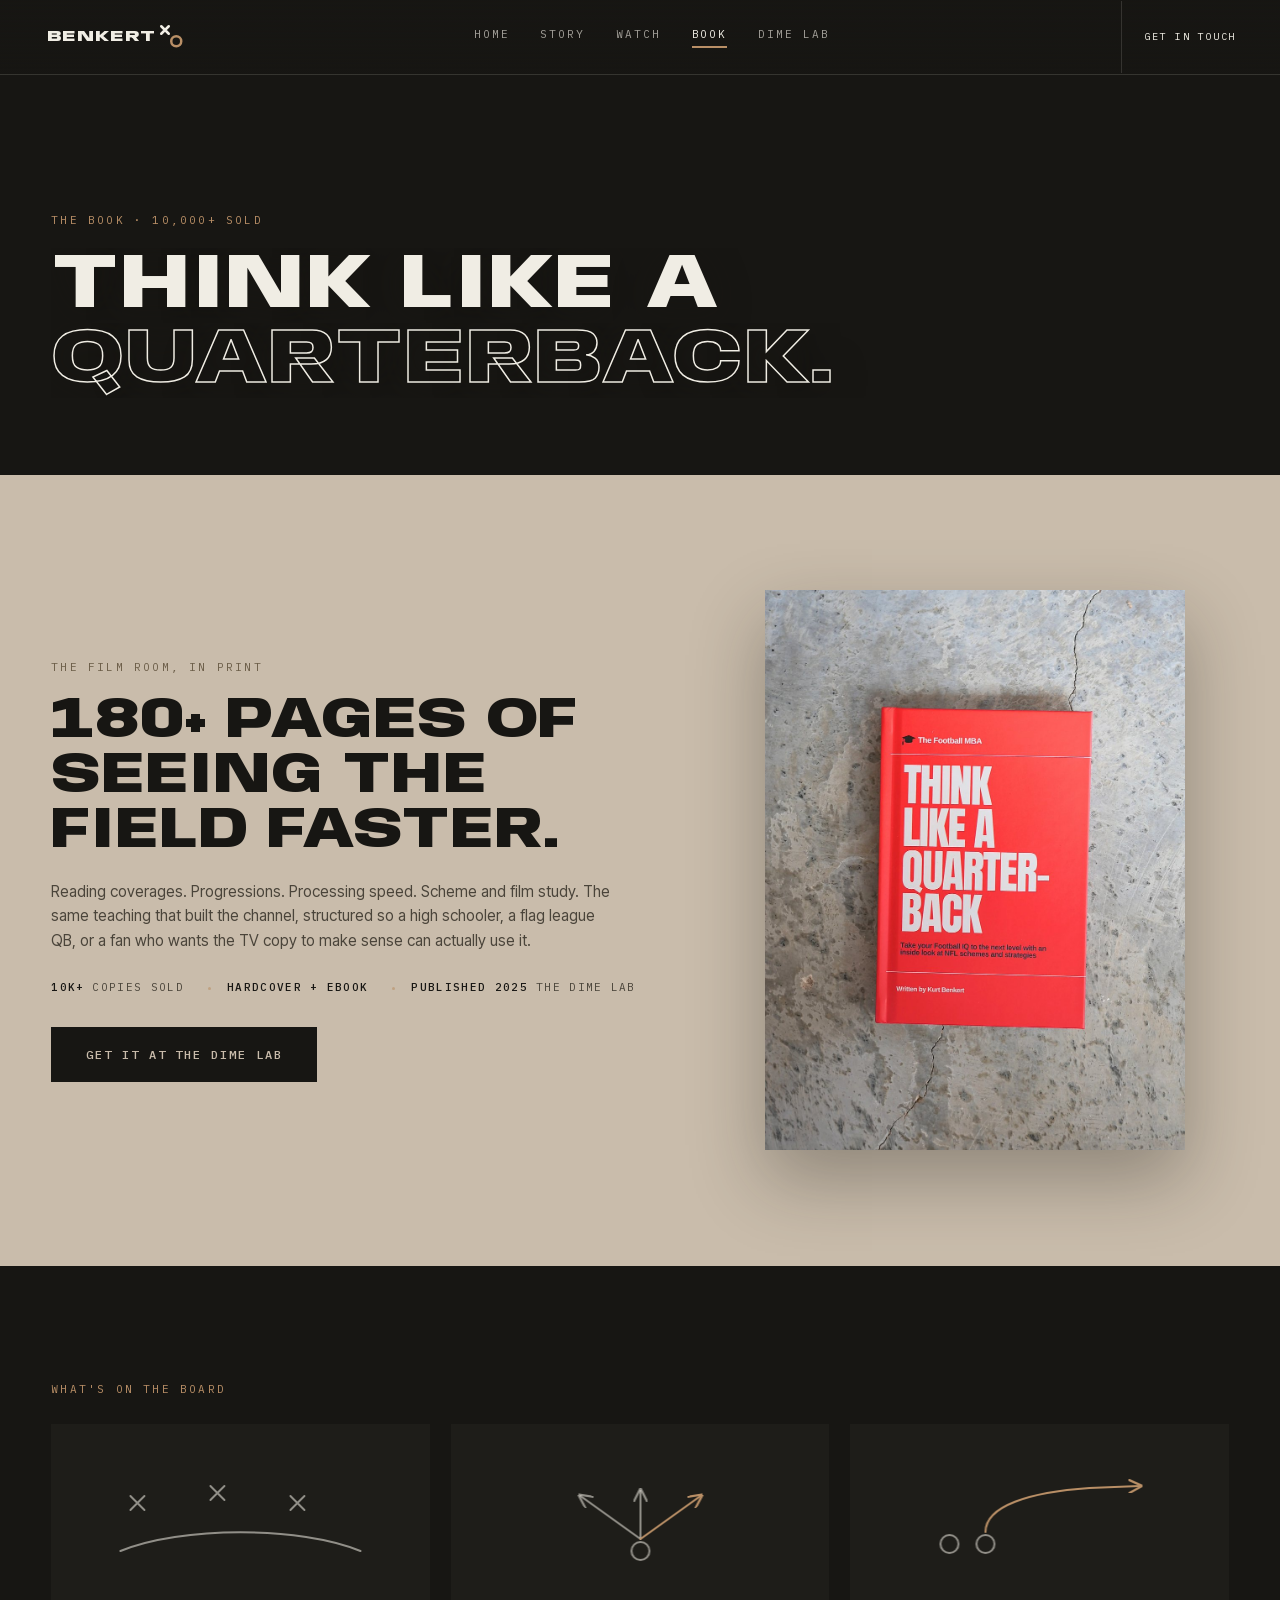
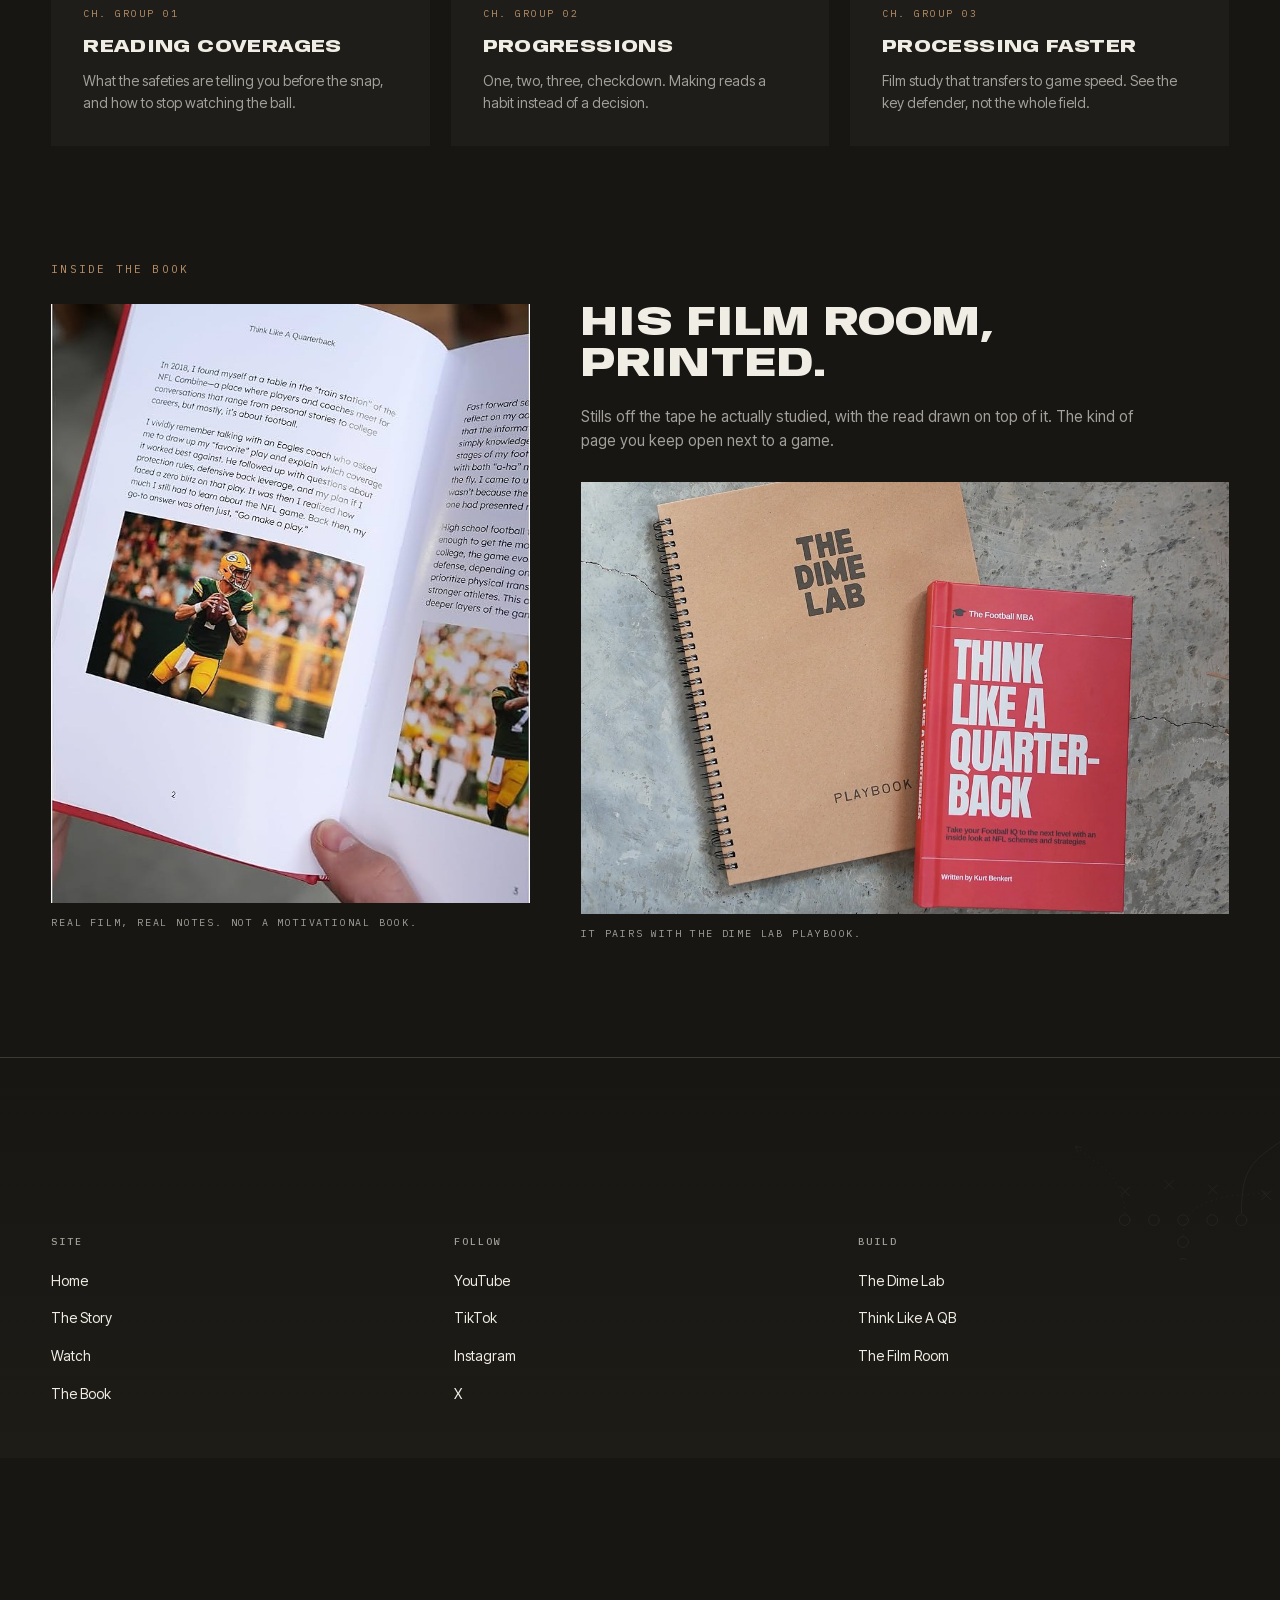
==== commit 6ee11152: "Add UVA and book imagery, app icons, site mark; page and style updates New assets: UVA photos, book " ====
--- a/book.html
+++ b/book.html
@@ -17,6 +17,7 @@
 <meta name="twitter:description" content="Kurt Benkert's book: reading coverages, progressions, and processing faster. 10,000+ copies sold. The film room, in print.">
 <meta name="twitter:image" content="https://kurtbenkert.com/img/packers-lambeau.jpg">
 <link rel="icon" type="image/svg+xml" href="favicon.svg">
+<link rel="apple-touch-icon" href="apple-touch-icon.png">
 <link rel="preload" href="fonts/Anybody-300-900.woff2" as="font" type="font/woff2" crossorigin>
 <link rel="preload" href="fonts/InterTight-400-600.woff2" as="font" type="font/woff2" crossorigin>
 <link rel="stylesheet" href="fonts/fonts.css">
@@ -40,7 +41,7 @@
 
 <nav class="navbar">
   <div class="nav-shell">
-    <a class="brand" href="index.html">BENKERT<span>&#9678;</span></a>
+    <a class="brand" href="index.html">BENKERT<span class="mk"><svg class="brandmark" viewBox="16 16 36 36" fill="none" aria-hidden="true"><path d="M18 18 L30 30 M30 18 L18 30" stroke="var(--chalk)" stroke-width="4" stroke-linecap="round"/><circle cx="42" cy="42" r="8" stroke="var(--leather-hi)" stroke-width="4"/></svg></span></a>
     <div class="links"><a href="index.html">Home</a><a href="story.html">Story</a><a href="watch.html">Watch</a><a href="book.html" class="on">Book</a><a href="dime-lab.html">Dime Lab</a></div>
     <a class="cta" href="contact.html">Get In Touch</a>
     <button class="nav-burger" type="button" aria-label="Open menu" aria-expanded="false" aria-controls="mobile-menu"><span class="bt">Menu</span><span class="bars"><span class="bl"></span><span class="bl"></span></span></button>
@@ -124,16 +125,7 @@
       </div>
       <div class="bookcover">
         <div class="cover">
-          <span class="au">KURT BENKERT &middot; QB</span>
-          <svg viewBox="0 0 300 200" fill="none" stroke="rgba(240,237,228,.55)" stroke-width="2" stroke-linecap="round" aria-hidden="true">
-            <circle cx="90" cy="150" r="10"/><circle cx="130" cy="150" r="10"/><circle cx="170" cy="150" r="10"/>
-            <path d="M60,60 l16,16 M76,60 l-16,16"/><path d="M210,50 l16,16 M226,50 l-16,16"/>
-            <path d="M170,138 C170,100 200,84 240,76" marker-end="url(#arrHi)" stroke="#B98F66"/>
-          </svg>
-          <div>
-            <div class="tt">THINK LIKE A QUARTERBACK</div>
-            <span class="mono" style="color:var(--chalk-dim);display:block;margin-top:10px;">COVERAGES &middot; PROGRESSIONS &middot; PROCESSING</span>
-          </div>
+          <img src="img/book-cover.jpg" width="1000" height="1333" alt="Think Like A Quarterback, the hardcover by Kurt Benkert, laid on concrete." loading="lazy" decoding="async">
         </div>
       </div>
     </div>
@@ -172,6 +164,26 @@
         <span class="no">CH. GROUP 03</span>
         <div class="t">Processing Faster</div>
         <div class="d">Film study that transfers to game speed. See the key defender, not the whole field.</div>
+      </div>
+    </div>
+  </div>
+</section>
+
+<section class="sect-pad" style="padding-top:0;" id="inside">
+  <div class="wrap">
+    <span class="kicker">INSIDE THE BOOK</span>
+    <div class="insidegrid">
+      <figure class="shot" data-rv>
+        <img src="img/book-spread.jpg" width="671" height="838" alt="An open spread of Think Like A Quarterback showing film stills and coaching notes." loading="lazy" decoding="async">
+        <figcaption>Real film, real notes. Not a motivational book.</figcaption>
+      </figure>
+      <div>
+        <h2 class="h2" style="font-size:clamp(26px,3.2vw,44px);">HIS FILM ROOM, PRINTED.</h2>
+        <p class="lede">Stills off the tape he actually studied, with the read drawn on top of it. The kind of page you keep open next to a game.</p>
+        <figure class="shot wide" data-rv style="margin-top:28px;">
+          <img src="img/book-playbook.jpg" width="1100" height="1375" alt="The Dime Lab Playbook and the Think Like A Quarterback hardcover side by side on concrete." loading="lazy" decoding="async">
+          <figcaption>It pairs with the Dime Lab Playbook.</figcaption>
+        </figure>
       </div>
     </div>
   </div>
@@ -198,7 +210,7 @@
 <div class="foot-mark-space" aria-hidden="true"></div>
 <div class="foot-mark">
 <div class="yardline" style="border-bottom:none;" aria-hidden="true"><div class="marks"><span>10</span><span>20</span><span>30</span><span>40</span><span>50</span><span>40</span><span>30</span><span>20</span><span>10</span></div></div>
-  <div class="wordmark">BENKERT<span>&#9678;</span></div>
+  <div class="wordmark">BENKERT<span class="mk"><svg class="brandmark" viewBox="16 16 36 36" fill="none" aria-hidden="true"><path d="M18 18 L30 30 M30 18 L18 30" stroke="var(--chalk)" stroke-width="4" stroke-linecap="round"/><circle cx="42" cy="42" r="8" stroke="var(--leather-hi)" stroke-width="4"/></svg></span></div>
   <div class="wrap">
     <div class="foot-bottom">
       <span class="mono">&copy; 2026 KURT BENKERT &middot; ALL RIGHTS RESERVED</span>
--- a/css/main.css
+++ b/css/main.css
@@ -103,6 +103,10 @@
 .navbar .brand{font-family:var(--disp);font-variation-settings:'wdth' 140;font-weight:850;font-size:15px;letter-spacing:.06em;text-transform:uppercase;white-space:nowrap;}
 .navbar .brand span{color:var(--leather-hi);display:inline-block;transition:transform .5s var(--ease);}
 .navbar .brand:hover span{transform:rotate(180deg);}
+/* the X + ring mark is the logo. Same glyph as the favicon and the app icons. */
+.brandmark{display:block;width:1em;height:1em;overflow:visible;}
+.navbar .brand .mk{margin-left:.3em;width:1.5em;height:1.5em;vertical-align:-.42em;}
+.navbar .brand .mk .brandmark{width:100%;height:100%;}
 .navbar .links{display:flex;align-items:center;gap:clamp(20px,2.4vw,34px);}
 .navbar .links a{font-family:var(--mono);font-size:11px;letter-spacing:.18em;text-transform:uppercase;color:var(--chalk-dim);position:relative;padding-bottom:5px;transition:color .2s;}
 .navbar .links a::after{content:"";position:absolute;left:0;bottom:0;width:100%;height:2px;background:var(--leather-hi);transform:scaleX(0);transform-origin:right;transition:transform .35s var(--ease);}
@@ -245,6 +249,36 @@
    right gutter on smaller screens */
 .photo-sect.build .copy{max-width:460px;margin-left:min(calc(58.8% + 12px),calc(100% - 460px - clamp(20px,4vw,56px)));}
 
+/* homepage story preview: the UVA throw replaced a flat grey stadium exterior */
+.uva-bg{background-image:url('../img/uva-unc.jpg');background-position:44% 34%;}
+@media (max-width:900px){ .uva-bg{background-image:url('../img/uva-unc-1000.jpg');background-position:62% 36%;} }
+
+/* ---------- photography ---------- */
+/* one figure treatment sitewide: no frame, mono caption, nothing boxed */
+figure.shot,figure.band{margin:0;position:relative;}
+figure.shot img,figure.band img{width:100%;height:auto;display:block;}
+figure.shot figcaption,figure.band figcaption{margin-top:12px;font-family:var(--mono);font-size:10px;letter-spacing:.18em;text-transform:uppercase;color:var(--chalk-dim);}
+.stone-sect figure.shot figcaption{color:#6B5D48;}
+figure.band{margin-top:clamp(28px,3.4vw,48px);}
+figure.band img{aspect-ratio:16/7;object-fit:cover;}
+@media (max-width:700px){ figure.band img{aspect-ratio:4/3;} }
+figure.shot img{aspect-ratio:4/5;object-fit:cover;}
+figure.shot.wide img{aspect-ratio:3/2;}
+
+/* THE RECORD: the big stat and the photo share the row */
+.statsplit{display:grid;grid-template-columns:1.25fr .75fr;gap:clamp(28px,4vw,64px);align-items:end;}
+@media (max-width:900px){ .statsplit{grid-template-columns:1fr;align-items:stretch;} .statsplit figure.shot img{aspect-ratio:3/2;} }
+
+/* book page: INSIDE THE BOOK */
+.insidegrid{display:grid;grid-template-columns:.85fr 1.15fr;gap:clamp(28px,4vw,64px);align-items:start;margin-top:26px;}
+@media (max-width:900px){ .insidegrid{grid-template-columns:1fr;} }
+
+/* dime lab: the quote panel carries the product shot instead of dead space */
+.quoteboard--split{display:grid;grid-template-columns:1.15fr .85fr;gap:clamp(28px,4vw,64px);align-items:center;}
+.quoteboard--split .qb-copy{position:relative;z-index:1;}
+.quoteboard--split figure.shot{position:relative;z-index:1;}
+@media (max-width:900px){ .quoteboard--split{grid-template-columns:1fr;} .quoteboard--split figure.shot img{aspect-ratio:3/2;} }
+
 /* play cards: separated by whitespace, not shared 1px rules */
 .playcards{display:grid;grid-template-columns:repeat(3,1fr);gap:clamp(14px,1.6vw,22px);background:none;border:0;}
 .playcard{background:var(--ink-1);padding:32px;position:relative;transition:background .3s;display:block;}
@@ -351,6 +385,9 @@
 .bigstat{font-family:var(--disp);font-variation-settings:'wdth' 126;font-weight:850;font-size:clamp(72px,13vw,200px);line-height:.9;text-transform:uppercase;}
 .bigstat .suf{color:var(--leather-hi);}
 .quoteboard{position:relative;background:var(--board);border:0;padding:clamp(48px,7vw,96px);overflow:hidden;}
+/* the X/O svg had no absolute rule here, so it sat IN FLOW and pushed the quote
+   down behind ~500px of empty panel. It is a background, not a grid item. */
+.quoteboard .bgplays{position:absolute;inset:0;width:100%;height:100%;opacity:.12;pointer-events:none;}
 .quoteboard .q{font-family:var(--disp);font-variation-settings:'wdth' 116;font-weight:800;text-transform:uppercase;font-size:clamp(24px,3.6vw,50px);line-height:1.1;max-width:820px;position:relative;}
 .quoteboard .q .lh{color:var(--leather-hi);}
 .quoteboard .who{margin-top:24px;position:relative;}
@@ -371,13 +408,11 @@
 .lightbox .close:hover{background:var(--chalk);color:var(--ink-0);}
 
 /* ---------- book page ---------- */
+/* the drawn cover mock was replaced 08-14 with the real product photo. The
+   .bookcover .cover wrapper stays because main.js hangs the cursor-tilt on it. */
 .bookcover{perspective:900px;}
-.bookcover .cover{background:var(--ink-2);border:1px solid var(--line-strong);aspect-ratio:3/4;max-width:420px;margin:0 auto;display:flex;flex-direction:column;justify-content:space-between;padding:34px;transition:transform .3s ease-out;transform-style:preserve-3d;}
-/* the cover sits inside .stone-sect, which sets color:ink-0. On the dark cover
-   panel that made the title invisible, so it sets its own colour. */
-.bookcover .cover .tt{color:var(--chalk);font-family:var(--disp);font-variation-settings:'wdth' 118;font-weight:850;text-transform:uppercase;font-size:clamp(26px,3vw,38px);line-height:1;}
-.bookcover .cover .au{font-family:var(--mono);font-size:11px;letter-spacing:.2em;text-transform:uppercase;color:var(--leather-hi);}
-.bookcover .cover svg{width:70%;margin:20px auto;}
+.bookcover .cover{background:var(--ink-2);border:0;aspect-ratio:3/4;max-width:420px;margin:0 auto;padding:0;overflow:hidden;transition:transform .3s ease-out;transform-style:preserve-3d;box-shadow:0 30px 70px rgba(23,22,19,.32);}
+.bookcover .cover img{width:100%;height:100%;object-fit:cover;display:block;}
 
 /* ---------- contact ---------- */
 .contact-board{min-height:calc(100svh - var(--nav-h));display:flex;align-items:center;justify-content:center;text-align:center;position:relative;overflow:hidden;background:var(--board);}
@@ -411,8 +446,12 @@
 .foot-grid li{margin-bottom:12px;}
 .foot-grid li a{color:var(--chalk);font-size:14px;transition:color .2s;}
 .foot-grid li a:hover{color:var(--leather-hi);}
-.wordmark{--rise:0%;transform:translateY(calc(16% + var(--rise)));font-family:var(--disp);font-variation-settings:'wdth' 128;font-weight:850;text-transform:uppercase;font-size:clamp(64px,12.5vw,196px);line-height:.82;letter-spacing:.005em;text-align:center;color:var(--chalk);user-select:none;position:relative;will-change:transform;}
+.wordmark{--rise:0%;transform:translateY(calc(16% + var(--rise)));font-family:var(--disp);font-variation-settings:'wdth' 128;font-weight:850;text-transform:uppercase;font-size:clamp(36px,12.2vw,196px);line-height:.82;letter-spacing:.005em;text-align:center;color:var(--chalk);user-select:none;position:relative;will-change:transform;
+  /* the mark is part of the lockup: never let it wrap to its own line */
+  white-space:nowrap;}
 .wordmark span{color:var(--leather-hi);}
+.wordmark .mk{display:inline-block;width:.74em;height:.74em;margin-left:.05em;vertical-align:-.015em;}
+.wordmark .mk .brandmark{width:100%;height:100%;}
 .foot-bottom{display:flex;justify-content:space-between;align-items:center;gap:16px;flex-wrap:wrap;padding:22px 0;border-top:1px solid var(--line);position:relative;}
 .foot-bottom .mono{color:var(--chalk-dim);}
 .foot-bottom a{color:var(--leather-hi);}
@@ -424,7 +463,7 @@
 .chan__banner .chan__live{position:absolute;top:16px;right:clamp(20px,3vw,34px);z-index:2;display:inline-flex;align-items:center;gap:8px;border:0;background:none;padding:0;font-family:var(--mono);font-size:10px;letter-spacing:.16em;text-transform:uppercase;color:var(--chalk);text-shadow:0 1px 3px rgba(23,22,19,1),0 2px 18px rgba(23,22,19,.95),0 0 30px rgba(23,22,19,.8);}
 .chan__live i{width:6px;height:6px;background:var(--leather-hi);font-style:normal;}
 .chan__body{position:relative;z-index:2;display:flex;gap:clamp(16px,2.4vw,26px);align-items:flex-start;padding:0 clamp(20px,3vw,34px) clamp(6px,1vw,12px);margin-top:clamp(-42px,-5vw,-56px);}
-.chan__ava{flex:none;width:clamp(82px,9.6vw,128px);height:clamp(82px,9.6vw,128px);background-image:url('https://yt3.googleusercontent.com/yUu3UVB4YdYszamWTYjjBv4GbMyWDPzV3uShn3C3O27f_7UeAsjtiE6CfWFrXBEkvHq0N44Smg=s400-c-k-c0x00ffffff-no-rj'),url('../img/kb-avatar.jpg');background-size:cover;background-position:center;border:1px solid var(--line-strong);outline:4px solid var(--board);transition:transform .5s var(--ease);}
+.chan__ava{flex:none;width:clamp(82px,9.6vw,128px);height:clamp(82px,9.6vw,128px);background-image:url('../img/kb-avatar.jpg');background-size:cover;background-position:center;border:1px solid var(--line-strong);outline:4px solid var(--board);transition:transform .5s var(--ease);}
 .chan:hover .chan__ava{transform:translateY(-4px);}
 .chan__id{padding-top:clamp(44px,5.4vw,58px);min-width:0;}
 .chan__name{display:flex;align-items:center;gap:10px;font-family:var(--disp);font-variation-settings:'wdth' 126;font-weight:850;text-transform:uppercase;font-size:clamp(22px,2.9vw,38px);line-height:1;}
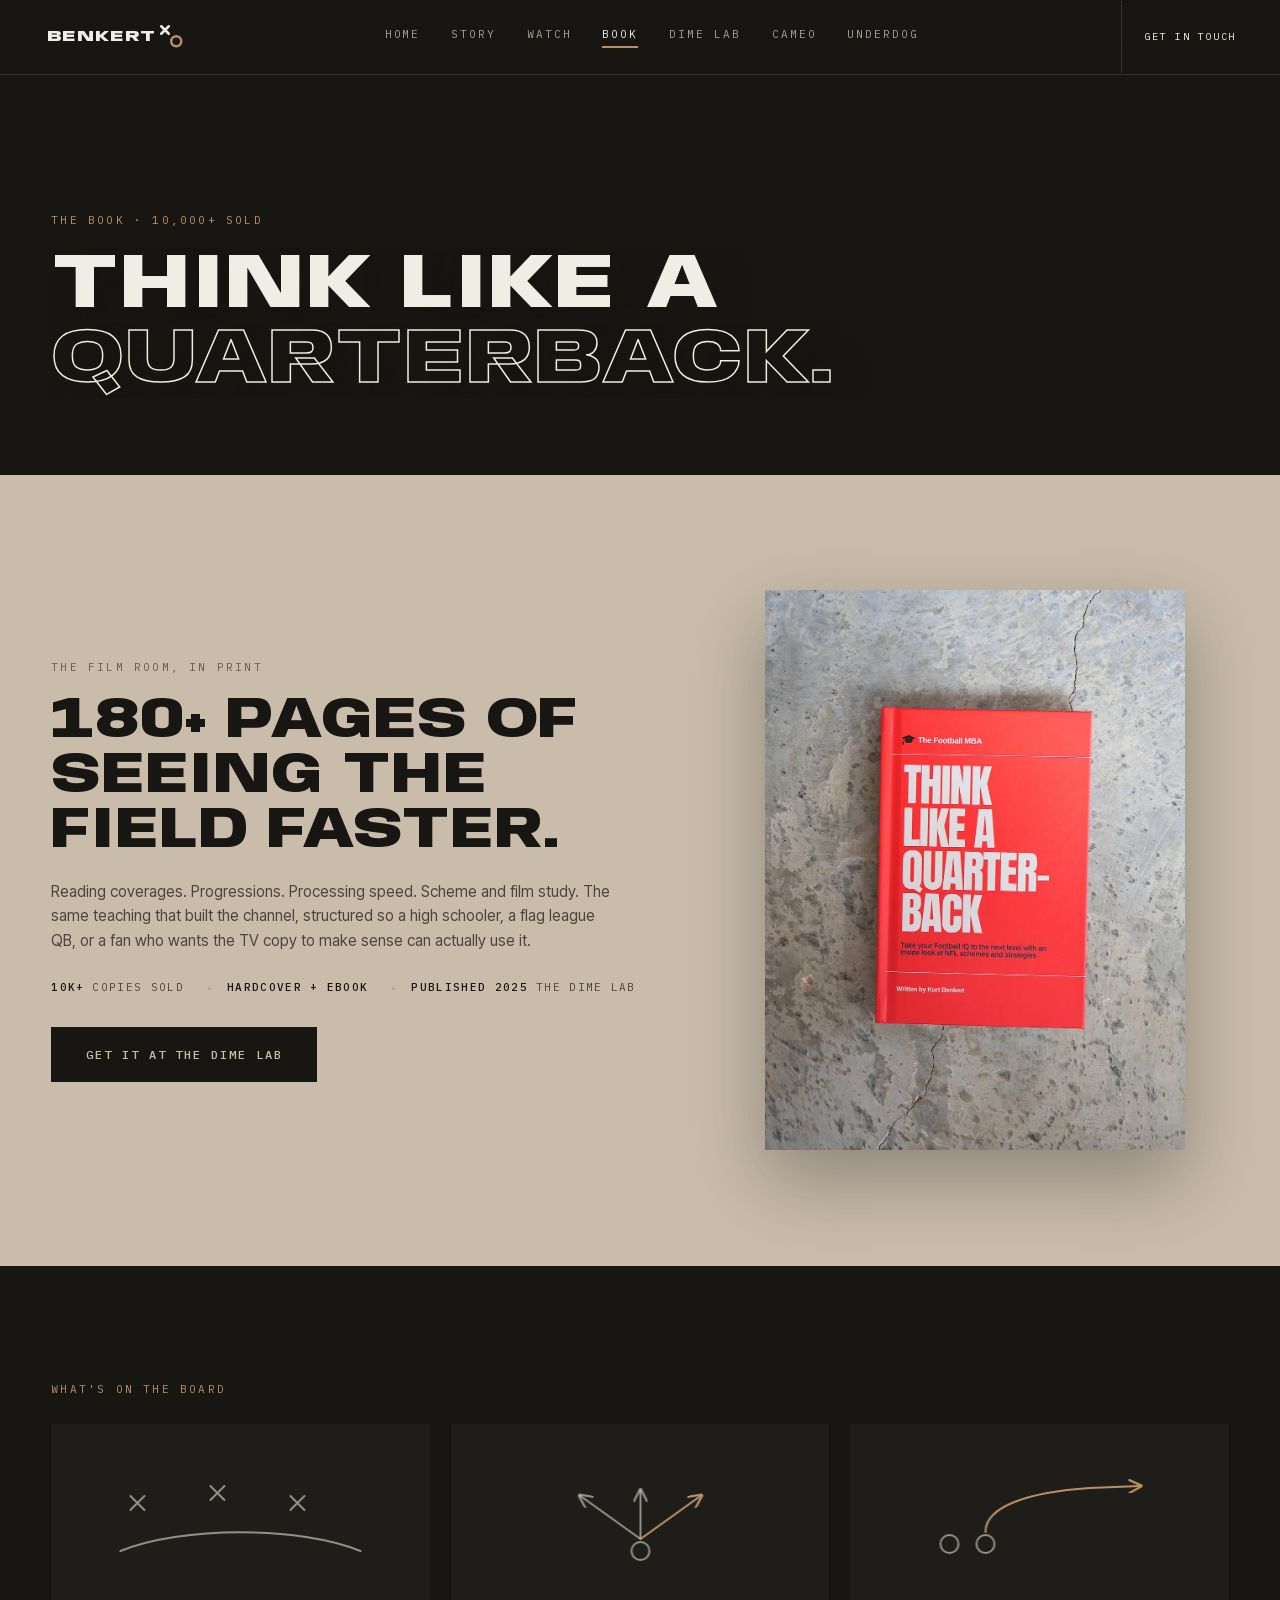
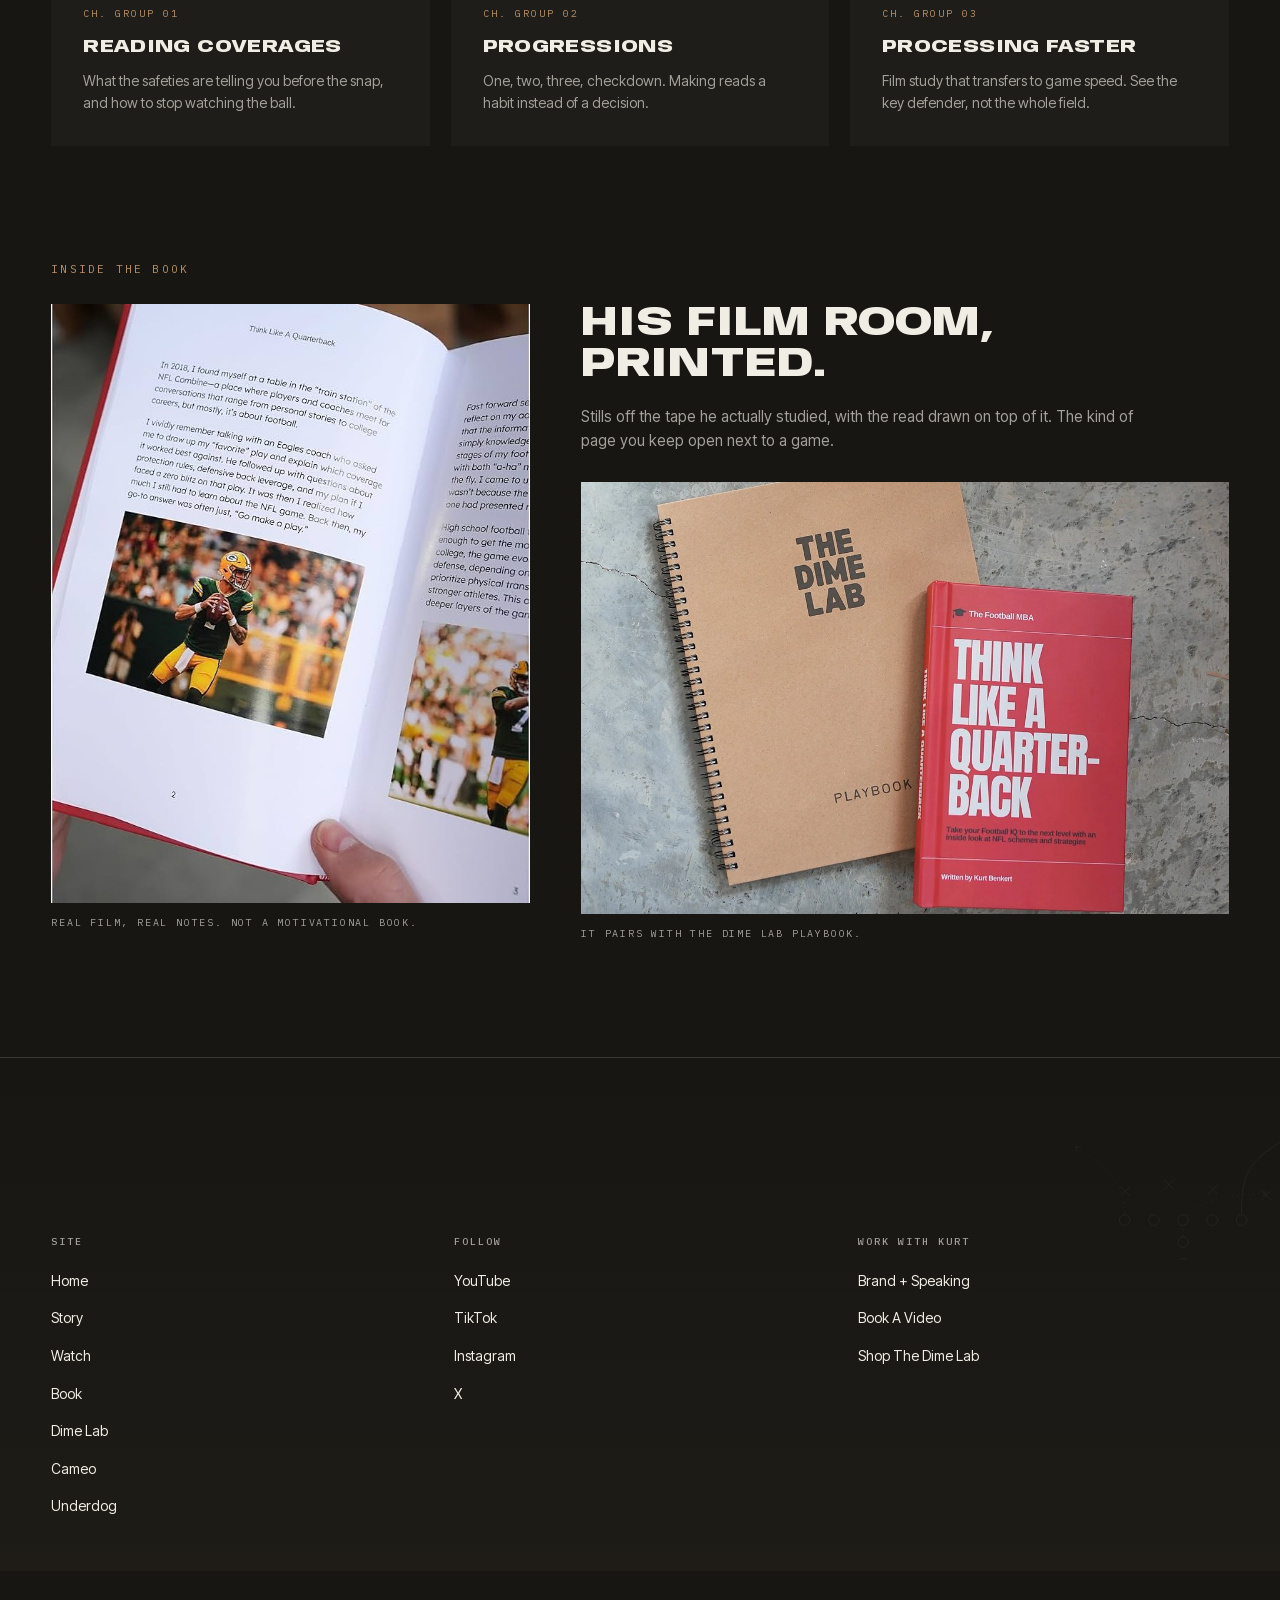
==== commit 6741aac1: "Add cameo and underdog pages, Dime Lab product rail, shop imagery New pages: cameo.html, underdog.ht" ====
--- a/book.html
+++ b/book.html
@@ -42,7 +42,7 @@
 <nav class="navbar">
   <div class="nav-shell">
     <a class="brand" href="index.html">BENKERT<span class="mk"><svg class="brandmark" viewBox="16 16 36 36" fill="none" aria-hidden="true"><path d="M18 18 L30 30 M30 18 L18 30" stroke="var(--chalk)" stroke-width="4" stroke-linecap="round"/><circle cx="42" cy="42" r="8" stroke="var(--leather-hi)" stroke-width="4"/></svg></span></a>
-    <div class="links"><a href="index.html">Home</a><a href="story.html">Story</a><a href="watch.html">Watch</a><a href="book.html" class="on">Book</a><a href="dime-lab.html">Dime Lab</a></div>
+    <div class="links"><a href="index.html">Home</a><a href="story.html">Story</a><a href="watch.html">Watch</a><a href="book.html" class="on">Book</a><a href="dime-lab.html">Dime Lab</a><a href="cameo.html">Cameo</a><a href="underdog.html">Underdog</a></div>
     <a class="cta" href="contact.html">Get In Touch</a>
     <button class="nav-burger" type="button" aria-label="Open menu" aria-expanded="false" aria-controls="mobile-menu"><span class="bt">Menu</span><span class="bars"><span class="bl"></span><span class="bl"></span></span></button>
   </div>
@@ -63,7 +63,9 @@
     <a class="mm-link" href="watch.html"><span class="mm-i" style="--i:2"><i class="no">03</i><span class="tx">Watch</span><span class="ar">&#8599;</span></span></a>
     <a class="mm-link on" href="book.html"><span class="mm-i" style="--i:3"><i class="no">04</i><span class="tx">Book</span><span class="ar">&#8599;</span></span></a>
     <a class="mm-link" href="dime-lab.html"><span class="mm-i" style="--i:4"><i class="no">05</i><span class="tx">Dime Lab</span><span class="ar">&#8599;</span></span></a>
-    <a class="mm-link" href="contact.html"><span class="mm-i" style="--i:5"><i class="no">06</i><span class="tx">Contact</span><span class="ar">&#8599;</span></span></a>
+    <a class="mm-link" href="cameo.html"><span class="mm-i" style="--i:5"><i class="no">06</i><span class="tx">Cameo</span><span class="ar">&#8599;</span></span></a>
+    <a class="mm-link" href="underdog.html"><span class="mm-i" style="--i:6"><i class="no">07</i><span class="tx">Underdog</span><span class="ar">&#8599;</span></span></a>
+    <a class="mm-link" href="contact.html"><span class="mm-i" style="--i:7"><i class="no">08</i><span class="tx">Contact</span><span class="ar">&#8599;</span></span></a>
   </nav>
   <div class="mm-foot">
     <a class="mm-cta" href="contact.html">Brand + Speaking Inquiries <span>&#8594;</span></a>
@@ -195,14 +197,19 @@
   <div class="wrap">
     <div class="foot-grid">
       <div><h4>Site</h4><ul>
-        <li><a href="index.html">Home</a></li><li><a href="story.html">The Story</a></li>
-        <li><a href="watch.html">Watch</a></li><li><a href="book.html">The Book</a></li>
+        <li><a href="index.html">Home</a></li>
+        <li><a href="story.html">Story</a></li>
+        <li><a href="watch.html">Watch</a></li>
+        <li><a href="book.html">Book</a></li>
+        <li><a href="dime-lab.html">Dime Lab</a></li>
+        <li><a href="cameo.html">Cameo</a></li>
+        <li><a href="underdog.html">Underdog</a></li>
       </ul></div>
       <div><h4>Follow</h4><ul><li><a href="https://www.youtube.com/@KurtBenkert" target="_blank" rel="noopener">YouTube</a></li><li><a href="https://www.tiktok.com/@kurtbenkert" target="_blank" rel="noopener">TikTok</a></li><li><a href="https://www.instagram.com/kurtbenkert" target="_blank" rel="noopener">Instagram</a></li><li><a href="https://x.com/KurtBenkert" target="_blank" rel="noopener">X</a></li></ul></div>
-      <div><h4>Build</h4><ul>
-        <li><a href="dime-lab.html">The Dime Lab</a></li>
-        <li><a href="book.html">Think Like A QB</a></li>
-        <li><a href="watch.html">The Film Room</a></li>
+      <div><h4>Work With Kurt</h4><ul>
+        <li><a href="contact.html">Brand + Speaking</a></li>
+        <li><a href="https://www.cameo.com/kurtbenkert" target="_blank" rel="noopener">Book A Video</a></li>
+        <li><a href="https://thedimelab.com" target="_blank" rel="noopener">Shop The Dime Lab</a></li>
       </ul></div>
     </div>
   </div>
--- a/css/main.css
+++ b/css/main.css
@@ -235,12 +235,17 @@
 .photo-sect .copy{max-width:520px;padding:clamp(72px,10vw,140px) 0;}
 .photo-sect.right .copy{margin-left:auto;}
 .photo-sect .copy p{color:var(--chalk-dim);margin-top:20px;}
-/* THE BUILD: the EA-set photo itself, full bleed edge to edge under the overlay.
+/* extra floor under the story preview: the play cards ride up into it */
+#story-preview .copy{padding-bottom:clamp(180px,18vw,260px);}
+/* THE BUILD: the Dime Lab studio portrait, full bleed edge to edge under the
+   overlay. The camera original is a centred 4:3 frame, so cropping it into a wide
+   band cuts the balls off. img/build-band.jpg is that same frame on a wider plate,
+   its own backdrop gradient carried out to the edges and up over his head, Kurt
+   set from 7.5% to 54.5% so he lands clear of the copy at every desktop width.
    Nothing invented, nothing knocked out. */
-/* portrait art in a landscape box has no horizontal slack under `cover`, so size
-   it a touch wider than the box and pin it right to nudge him left. */
-.photo-sect.build{--set-pos:100% 30%;--set-size:120% auto;}
-.photo-sect.build .bg{background-image:url('../img/ea-set.jpg');background-size:var(--set-size);background-position:var(--set-pos);}
+.photo-sect.build{--set-pos:50% 50%;--set-size:cover;}
+.photo-sect.build .bg{background-image:url('../img/build-band.jpg');background-size:var(--set-size);background-position:var(--set-pos);}
+@media (max-width:1200px){.photo-sect.build .bg{background-image:url('../img/build-band-1400.jpg');}}
 /* the scrim stays clear across Kurt (his right edge lands at 58.8% of the section
    at the copy's height) so the photo keeps its own falloff */
 .photo-sect.build .scrim{background:linear-gradient(-99deg,rgba(23,22,19,.8) 0%,rgba(23,22,19,.72) 20%,rgba(23,22,19,.46) 30%,rgba(23,22,19,.12) 38%,rgba(23,22,19,0) 46%),linear-gradient(0deg,rgba(23,22,19,.6) 0%,transparent 30%);}
@@ -248,6 +253,86 @@
 /* start the copy just clear of his right edge, capped so it never runs into the
    right gutter on smaller screens */
 .photo-sect.build .copy{max-width:460px;margin-left:min(calc(58.8% + 12px),calc(100% - 460px - clamp(20px,4vw,56px)));}
+/* under ~1150 the right gutter wins that min() and the copy lands back over the
+   plate, so the scrim deepens and the third ball reads as texture, not clutter */
+@media (max-width:1150px){
+  .photo-sect.build .scrim{background:linear-gradient(-99deg,rgba(23,22,19,.93) 0%,rgba(23,22,19,.88) 26%,rgba(23,22,19,.62) 40%,rgba(23,22,19,.22) 52%,rgba(23,22,19,0) 62%),linear-gradient(0deg,rgba(23,22,19,.6) 0%,transparent 30%);}
+}
+
+/* ---------- dime lab: founder hero ---------- */
+/* the studio portrait is centred in its own frame and only 700px wide, so it
+   runs as a contained column, not a full bleed. Its backdrop is near-black
+   (7,14,18) so it melts into the page. */
+.founder-hero{position:relative;padding:calc(var(--nav-h) + clamp(28px,4vw,56px)) 0 clamp(48px,6vw,88px);overflow:hidden;}
+.founder-hero::before{content:"";position:absolute;left:50%;top:0;width:min(1100px,120%);height:78%;transform:translateX(-18%);background:radial-gradient(60% 60% at 60% 40%,rgba(185,143,102,.10),transparent 70%);pointer-events:none;}
+.fh-grid{position:relative;display:grid;grid-template-columns:minmax(0,640px);gap:clamp(24px,3.4vw,56px);align-items:center;}
+.fh-shot{margin:0;position:relative;}
+/* the cutaway drawing runs as the hero backdrop. The PNG is chalk-on-transparent
+   (alpha keyed off the original ink) so it tints against the page instead of
+   carrying its own white paper. */
+.hero-diagram{position:absolute;top:50%;right:clamp(-90px,-2vw,0px);transform:translateY(-46%);
+  width:min(60vw,780px);aspect-ratio:1200/1235;pointer-events:none;z-index:0;opacity:.30;
+  background:url('../img/ball-diagram.png') center/contain no-repeat;
+  -webkit-mask-image:radial-gradient(78% 78% at 46% 50%,#000 55%,transparent 100%);
+  mask-image:radial-gradient(78% 78% at 46% 50%,#000 55%,transparent 100%);}
+.fh-grid,.founder-hero .wrap{position:relative;z-index:1;}
+@media (max-width:900px){
+  .hero-diagram{width:126vw;right:-34vw;top:28%;opacity:.15;
+    background-image:url('../img/ball-diagram-760.png');}
+}
+
+@media (max-width:900px){
+  .fh-grid{grid-template-columns:1fr;gap:8px;}
+  .fh-grid .copy{order:2;}
+  .fh-shot{order:1;margin:0 auto;max-width:520px;}
+}
+
+/* ---------- dime lab: the product rail ---------- */
+/* generated by tools/refresh-products.py from the public Shopify products.json.
+   Edit that script, not these cards. */
+.line-head{display:flex;align-items:flex-end;justify-content:space-between;gap:24px;flex-wrap:wrap;margin-bottom:14px;}
+/* the rail lives OUTSIDE .wrap so it runs edge to edge. Its left inset is
+   computed to land exactly where the heading starts, so the first card still
+   lines up with the type on any screen width. */
+.prail{--gutter:clamp(20px,4vw,56px);
+  --inset:calc(max(0px,(100vw - 1280px) / 2) + var(--gutter));
+  display:grid;grid-auto-flow:column;grid-auto-columns:minmax(300px,1fr);gap:clamp(12px,1.4vw,20px);
+  margin-top:clamp(26px,3vw,40px);padding:0 var(--gutter) 14px var(--inset);
+  overflow-x:auto;scroll-snap-type:x proximity;scroll-padding-left:var(--inset);scrollbar-width:none;
+  -webkit-mask-image:linear-gradient(90deg,#000 97%,transparent 100%);mask-image:linear-gradient(90deg,#000 97%,transparent 100%);}
+.prail::-webkit-scrollbar{display:none;}
+.pcard{scroll-snap-align:start;display:flex;flex-direction:column;background:var(--ink-1);transition:background .3s var(--ease),transform .4s var(--ease);}
+.pcard__ph{display:block;overflow:hidden;background:var(--ink-2);}
+.pcard__ph img{width:100%;height:auto;aspect-ratio:4/5;object-fit:cover;transition:transform .6s var(--ease);}
+/* the title reserves two lines whether it needs them or not, so every price
+   sits on the same baseline without a dead gap above it */
+.pcard__t{font-family:var(--disp);font-variation-settings:'wdth' 116;font-weight:800;text-transform:uppercase;font-size:19px;line-height:1.16;letter-spacing:.02em;padding:20px 20px 0;min-height:calc(2.32em + 20px);}
+.pcard__p{font-family:var(--mono);font-size:12px;letter-spacing:.14em;text-transform:uppercase;color:var(--leather-hi);padding:4px 20px 20px;}
+@media (hover:hover){
+  .pcard:hover{background:var(--ink-2);transform:translateY(-4px);}
+  .pcard:hover .pcard__ph img{transform:scale(1.06);}
+}
+@media (max-width:700px){
+  .prail{grid-auto-columns:min(78vw,320px);scroll-snap-type:x mandatory;}
+  .pcard__t{font-size:17px;padding:16px 16px 0;min-height:calc(2.32em + 16px);}
+  .pcard__p{padding:4px 16px 17px;}
+  .line-head{margin-bottom:6px;}
+}
+
+/* closing block. No panel: the type scale carries it, and a lone tinted
+   rectangle on the soot read as a green box. Bottom padding stays light
+   because the footer already brings 140px of its own. */
+.closer{padding:clamp(72px,8vw,124px) 0 clamp(52px,6vw,88px);}
+.closer__in{max-width:720px;margin:0 auto;text-align:center;}
+.closer__in .h2{font-size:clamp(30px,4vw,54px);margin-top:2px;}
+.closer__in .lede{max-width:520px;margin:22px auto 0;}
+.closer__in .storelink{margin-top:clamp(28px,3.4vw,40px);}
+
+/* the store link is the point of the page: give it button weight */
+.storelink{display:inline-flex;align-items:center;gap:14px;padding:22px 40px;font-size:14px;letter-spacing:.18em;}
+.storelink span{font-size:17px;transition:transform .3s var(--ease);}
+.storelink:hover span{transform:translate(3px,-3px);}
+@media (max-width:560px){ .storelink{width:100%;justify-content:center;padding:20px 24px;font-size:12px;} }
 
 /* homepage story preview: the UVA throw replaced a flat grey stadium exterior */
 .uva-bg{background-image:url('../img/uva-unc.jpg');background-position:44% 34%;}
@@ -264,10 +349,27 @@
 @media (max-width:700px){ figure.band img{aspect-ratio:4/3;} }
 figure.shot img{aspect-ratio:4/5;object-fit:cover;}
 figure.shot.wide img{aspect-ratio:3/2;}
+/* .full = show the whole frame, no crop. the file's own ratio wins. */
+figure.shot.full img{aspect-ratio:auto;object-fit:contain;}
 
 /* THE RECORD: the big stat and the photo share the row */
-.statsplit{display:grid;grid-template-columns:1.25fr .75fr;gap:clamp(28px,4vw,64px);align-items:end;}
-@media (max-width:900px){ .statsplit{grid-template-columns:1fr;align-items:stretch;} .statsplit figure.shot img{aspect-ratio:3/2;} }
+/* THE RECORD: photo lives as the right-side background of the section */
+.recordsect{position:relative;overflow:hidden;}
+.recordsect .wrap{position:relative;z-index:2;}
+.recordcopy{max-width:min(700px,54vw);}
+.recordphoto{position:absolute;top:0;right:0;bottom:0;width:48%;z-index:1;
+  background:url('../img/uva-release.jpg') no-repeat center right;background-size:cover;}
+.recordphoto::after{content:'';position:absolute;inset:0;
+  background:linear-gradient(90deg,rgba(23,22,19,1) 0%,rgba(23,22,19,.74) 9%,rgba(23,22,19,.34) 28%,rgba(23,22,19,.12) 56%,rgba(23,22,19,.06) 100%),
+             linear-gradient(180deg,rgba(23,22,19,1) 0%,rgba(23,22,19,0) 18%,rgba(23,22,19,0) 82%,rgba(23,22,19,1) 100%);}
+@media (max-width:900px){
+  .recordcopy{max-width:none;}
+  .recordphoto{width:100%;opacity:.28;background-position:center top;}
+  .recordphoto::after{background:linear-gradient(180deg,rgba(23,22,19,.9) 0%,rgba(23,22,19,.75) 40%,rgba(23,22,19,.95) 100%);}
+}
+
+.statsplit{display:grid;grid-template-columns:1.05fr .95fr;gap:clamp(28px,4vw,64px);align-items:end;}
+@media (max-width:900px){ .statsplit{grid-template-columns:1fr;align-items:stretch;} .statsplit figure.shot img{aspect-ratio:3/2;} .statsplit figure.shot.full img{aspect-ratio:auto;} }
 
 /* book page: INSIDE THE BOOK */
 .insidegrid{display:grid;grid-template-columns:.85fr 1.15fr;gap:clamp(28px,4vw,64px);align-items:start;margin-top:26px;}
@@ -292,6 +394,12 @@
 .playcard:hover .go{opacity:1;transform:none;}
 .playcard.drawn svg .pc-rt{stroke-dasharray:1;stroke-dashoffset:1;animation:drawLine .8s ease-out forwards;}
 .playcard.drawn svg .pc-o{transform-origin:center;transform-box:fill-box;transform:scale(0);animation:popO .3s var(--ease) forwards;}
+
+/* play cards riding up onto the photo section above them */
+.playcards-lift{position:relative;z-index:3;margin-top:clamp(-118px,-7.5vw,-72px);}
+.playcards-lift .playcard{box-shadow:0 26px 64px -22px rgba(0,0,0,.8);transition:background .3s,transform .4s var(--ease),box-shadow .4s var(--ease);}
+.playcards-lift .playcard:hover{transform:translateY(-8px);box-shadow:0 40px 84px -24px rgba(0,0,0,.9);}
+@media (prefers-reduced-motion:reduce){ .playcards-lift .playcard:hover{transform:none;} }
 
 /* board (chalkboard) */
 .board{position:relative;background:var(--board);border:0;overflow:hidden;}
@@ -382,8 +490,10 @@
 .chapter{border-top:1px solid var(--line);}
 .ch-head{display:flex;align-items:baseline;gap:18px;flex-wrap:wrap;padding-top:clamp(48px,6vw,80px);}
 .ch-head .no{font-family:var(--mono);font-size:11px;letter-spacing:.2em;color:var(--leather-hi);}
-.bigstat{font-family:var(--disp);font-variation-settings:'wdth' 126;font-weight:850;font-size:clamp(72px,13vw,200px);line-height:.9;text-transform:uppercase;}
-.bigstat .suf{color:var(--leather-hi);}
+.bigstat{font-family:var(--disp);font-variation-settings:'wdth' 126;font-weight:850;font-size:clamp(72px,13vw,200px);line-height:.9;text-transform:uppercase;font-variant-numeric:tabular-nums;font-feature-settings:'tnum' 1;}
+/* the suffix owns its own line from frame one, so the count-up from 0 to 3,207
+   never re-wraps and never shifts the photo beside it */
+.bigstat .suf{color:var(--leather-hi);display:block;}
 .quoteboard{position:relative;background:var(--board);border:0;padding:clamp(48px,7vw,96px);overflow:hidden;}
 /* the X/O svg had no absolute rule here, so it sat IN FLOW and pushed the quote
    down behind ~500px of empty panel. It is a background, not a grid item. */
@@ -412,12 +522,79 @@
    .bookcover .cover wrapper stays because main.js hangs the cursor-tilt on it. */
 .bookcover{perspective:900px;}
 .bookcover .cover{background:var(--ink-2);border:0;aspect-ratio:3/4;max-width:420px;margin:0 auto;padding:0;overflow:hidden;transition:transform .3s ease-out;transform-style:preserve-3d;box-shadow:0 30px 70px rgba(23,22,19,.32);}
-.bookcover .cover img{width:100%;height:100%;object-fit:cover;display:block;}
+.bookcover .cover img,.bookcover .cover video{width:100%;height:100%;object-fit:cover;display:block;}
+/* the cameo page reuses the book-cover frame (and its cursor tilt) for a real
+   Cameo still. Only the ratio changes: it was shot vertically on a phone. */
+.bookcover .cover.camshot{aspect-ratio:9/16;max-width:330px;}
+/* the cameo page's "what you get" band: the EA set shot runs full bleed with him
+   on the left, copy on the right. Same system as the story chapters, so it picks
+   up the scroll parallax for free. */
+.photo-sect.cameoband .bg{background-image:url('../img/ea-set-wide.jpg');background-position:33% 40%;}
+@media (max-width:900px){ .photo-sect.cameoband .bg{background-position:21% center;} }
+.camcap{display:block;max-width:330px;margin:18px auto 0;text-align:center;font-size:10px;letter-spacing:.14em;line-height:1.9;color:#6B5D48;}
 
 /* ---------- contact ---------- */
 .contact-board{min-height:calc(100svh - var(--nav-h));display:flex;align-items:center;justify-content:center;text-align:center;position:relative;overflow:hidden;background:var(--board);}
 .contact-board .bgplays{position:absolute;inset:0;opacity:.12;pointer-events:none;}
 .contact-board .inner{position:relative;z-index:2;max-width:760px;padding:120px 24px;}
+
+/* ---------- underdog: promo code, age note, fine print ---------- */
+/* three small systems, all functional. The code IS the product, the age note
+   has to sit with the CTA, and the terms block is a legal requirement, not
+   decoration. Nothing else on that page invents a new shape. */
+.promocode{display:inline-flex;align-items:stretch;border:1px solid var(--line-strong);margin-top:clamp(24px,3vw,34px);}
+.promocode .lb{display:flex;align-items:center;padding:14px 18px;border-right:1px solid var(--line);font-family:var(--mono);font-size:10px;letter-spacing:.18em;text-transform:uppercase;color:var(--chalk-dim);}
+.promocode .cd{display:flex;align-items:center;padding:10px 24px;font-family:var(--disp);font-variation-settings:'wdth' 122;font-weight:850;font-size:26px;letter-spacing:.06em;color:var(--leather-hi);}
+.agenote{margin-top:20px;font-family:var(--mono);font-size:10px;letter-spacing:.14em;text-transform:uppercase;color:var(--chalk-dim);line-height:2;}
+
+.fineprint{margin-top:clamp(30px,4vw,46px);border-top:1px solid var(--line);padding-top:clamp(30px,3.6vw,48px);}
+.fineprint .fp-grid{display:grid;grid-template-columns:repeat(2,minmax(0,1fr));gap:clamp(26px,3.4vw,52px);}
+.fineprint h4{font-family:var(--mono);font-size:10px;font-weight:400;letter-spacing:.2em;text-transform:uppercase;color:var(--leather-hi);margin-bottom:10px;}
+.fineprint p{color:var(--chalk-dim);font-size:13px;line-height:1.7;max-width:46ch;}
+.fineprint a[href^="tel:"]{white-space:nowrap;}
+.fineprint a{color:var(--chalk);border-bottom:1px solid var(--line-strong);transition:color .2s,border-color .2s;}
+.fineprint a:hover{color:var(--leather-hi);border-color:var(--leather-hi);}
+.fineprint .states{font-family:var(--mono);font-size:11px;letter-spacing:.08em;line-height:1.95;max-width:none;}
+.fineprint .states b{color:var(--chalk);font-weight:500;letter-spacing:.14em;}
+/* the responsible-gaming line is the one thing on the page that must never be
+   skimmed past, so it gets the full width and a rule of its own */
+.fineprint .rgline{margin-top:clamp(30px,3.6vw,46px);border-top:1px solid var(--line);padding-top:clamp(24px,2.8vw,34px);display:flex;gap:clamp(18px,2.4vw,34px);align-items:flex-start;flex-wrap:wrap;}
+.fineprint .rgline p{max-width:64ch;flex:1 1 380px;}
+.agegate{display:inline-flex;align-items:center;gap:9px;flex:none;border:1px solid var(--line-strong);padding:10px 15px;font-family:var(--mono);font-size:10px;letter-spacing:.16em;text-transform:uppercase;color:var(--chalk-dim);white-space:nowrap;}
+.agegate b{color:var(--leather-hi);font-weight:500;font-size:12px;}
+@media (max-width:760px){
+  .fineprint .fp-grid{grid-template-columns:1fr;}
+  .promocode .cd{font-size:22px;}
+}
+
+/* ---------- underdog hero: the Falcons throw behind the type ---------- */
+/* the shot is right-weighted (he is at 50-90% of frame) so the scrim runs heavy
+   from the left and the copy never sits on top of him. Top and bottom fade so
+   the nav stays legible and the section melts into the ink below it. */
+.udhero{position:relative;overflow:hidden;background:var(--ink-1);}
+.udhero .bg{position:absolute;inset:0;background:url('../img/kurt-falcons-throw.webp') no-repeat;background-size:114% auto;background-position:4% 28%;}
+.udhero .scrim{position:absolute;inset:0;background:
+  linear-gradient(99deg,rgba(23,22,19,.99) 24%,rgba(23,22,19,.93) 48%,rgba(23,22,19,.6) 72%,rgba(23,22,19,.28) 100%),
+  linear-gradient(0deg,rgba(23,22,19,1) 2%,rgba(23,22,19,.34) 36%,transparent 62%),
+  linear-gradient(180deg,rgba(23,22,19,.9) 0%,transparent 24%),
+  rgba(23,22,19,.24);}
+.udhero .wrap{position:relative;z-index:2;}
+/* the offer banner is Underdog's own creative, so it stays untouched and gets a
+   frame instead: its plate is a cooler grey than our ink and the rule keeps that
+   edge from reading as a mistake. It is the one loud thing on the page. */
+.udbanner{display:block;max-width:820px;margin:0 auto;border:1px solid var(--line);overflow:hidden;transition:border-color .35s var(--ease),transform .45s var(--ease),box-shadow .45s var(--ease);}
+.udbanner:hover{border-color:var(--leather-hi);transform:translateY(-5px);box-shadow:0 30px 64px -26px rgba(0,0,0,.9);}
+.udbanner img{width:100%;height:auto;display:block;}
+.udbanner-cap{max-width:820px;margin:16px auto 0;text-align:center;font-size:10px;letter-spacing:.14em;line-height:1.9;color:var(--chalk-dim);}
+@media (max-width:900px){
+  /* on a phone the copy runs the full width, so the plate goes darker still and
+     the throw reads as texture behind it rather than a photo fighting the type */
+  .udhero .bg{background-size:cover;background-position:64% 24%;}
+  .udhero .scrim{background:
+    linear-gradient(0deg,rgba(23,22,19,1) 8%,rgba(23,22,19,.93) 46%,rgba(23,22,19,.84) 100%),
+    linear-gradient(180deg,rgba(23,22,19,.92) 0%,transparent 20%),
+    rgba(23,22,19,.24);}
+}
 
 /* ---------- footer ---------- */
 /* two layers: .foot scrolls over the top of .foot-mark, which is pinned behind it,
@@ -535,7 +712,16 @@
   .hero.home .scrim{background:linear-gradient(0deg,rgba(23,22,19,.95) 24%,rgba(23,22,19,.5) 60%,rgba(23,22,19,.2) 100%),linear-gradient(180deg,rgba(23,22,19,.55) 0%,transparent 22%);}
   .photo-sect.left .scrim,.photo-sect.right .scrim{background:linear-gradient(0deg,rgba(23,22,19,.96) 32%,rgba(23,22,19,.72) 62%,rgba(23,22,19,.4) 100%),rgba(23,22,19,.24);}
   .photo-sect .copy,.photo-sect.right .copy{margin:0;padding:56vh 0 64px;}
-  .photo-sect.build .bg{background-size:cover;background-position:center 20%;}
+  #story-preview .copy{padding-bottom:110px;}
+  .playcards-lift{margin-top:-56px;}
+  .playcards-lift .playcard{box-shadow:0 18px 44px -18px rgba(0,0,0,.8);}
+  /* the wide plate has nothing to give on a portrait band, so phones get the
+     camera original sat at the top of the section, whole, all three balls in
+     frame. No parallax runs at this width, so the bg can drop its overscan. */
+  .photo-sect.build .bg{inset:0 0 auto 0;height:92vw;background-image:url('../img/kurt-founder.jpg');background-size:122% auto;background-position:50% 0;background-repeat:no-repeat;
+    -webkit-mask-image:linear-gradient(180deg,#000 0%,#000 64%,transparent 100%);mask-image:linear-gradient(180deg,#000 0%,#000 64%,transparent 100%);}
+  .photo-sect.build .scrim{background:linear-gradient(0deg,rgba(23,22,19,.55) 0%,transparent 34%);}
+  .photo-sect.build .copy{padding-top:calc(90vw + 10px);}
   .photo-sect.build .inner{padding:0 clamp(20px,4vw,56px);}
   .photo-sect.build .copy{margin-left:0;}
 }
